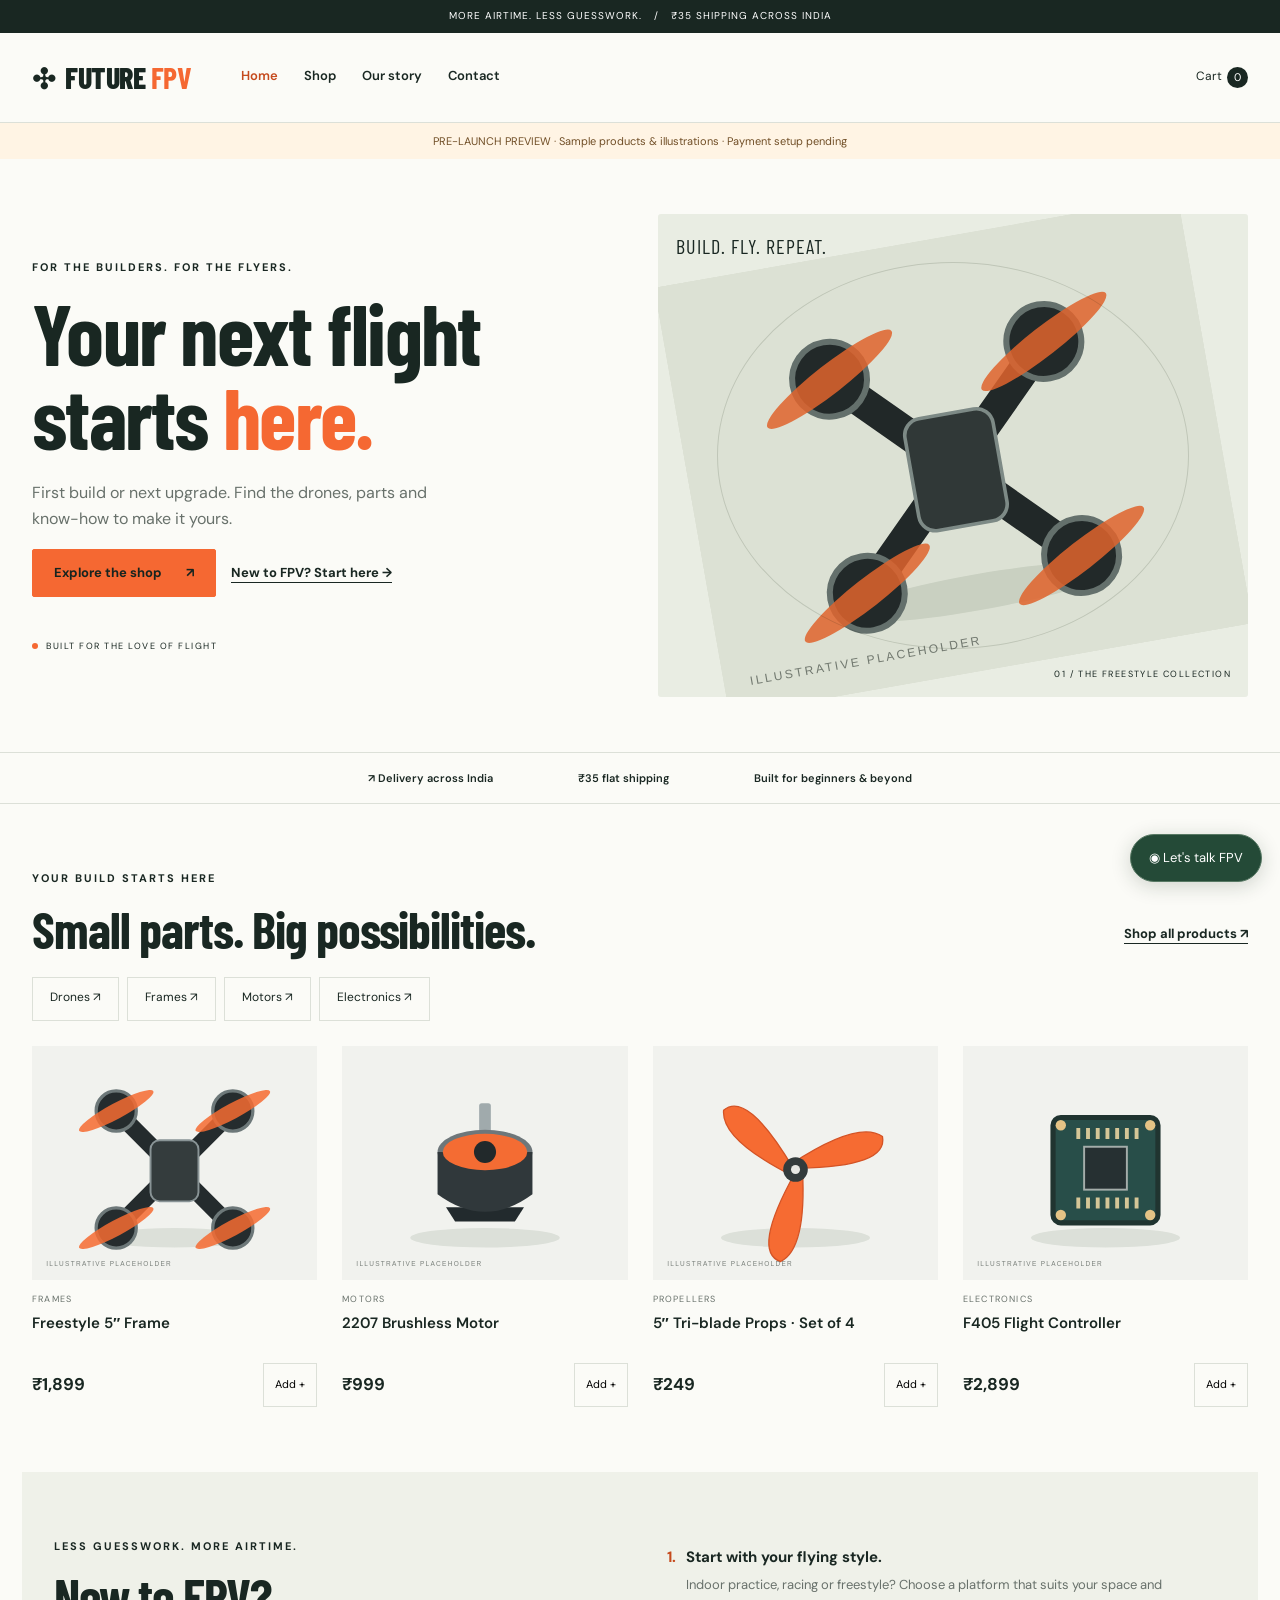
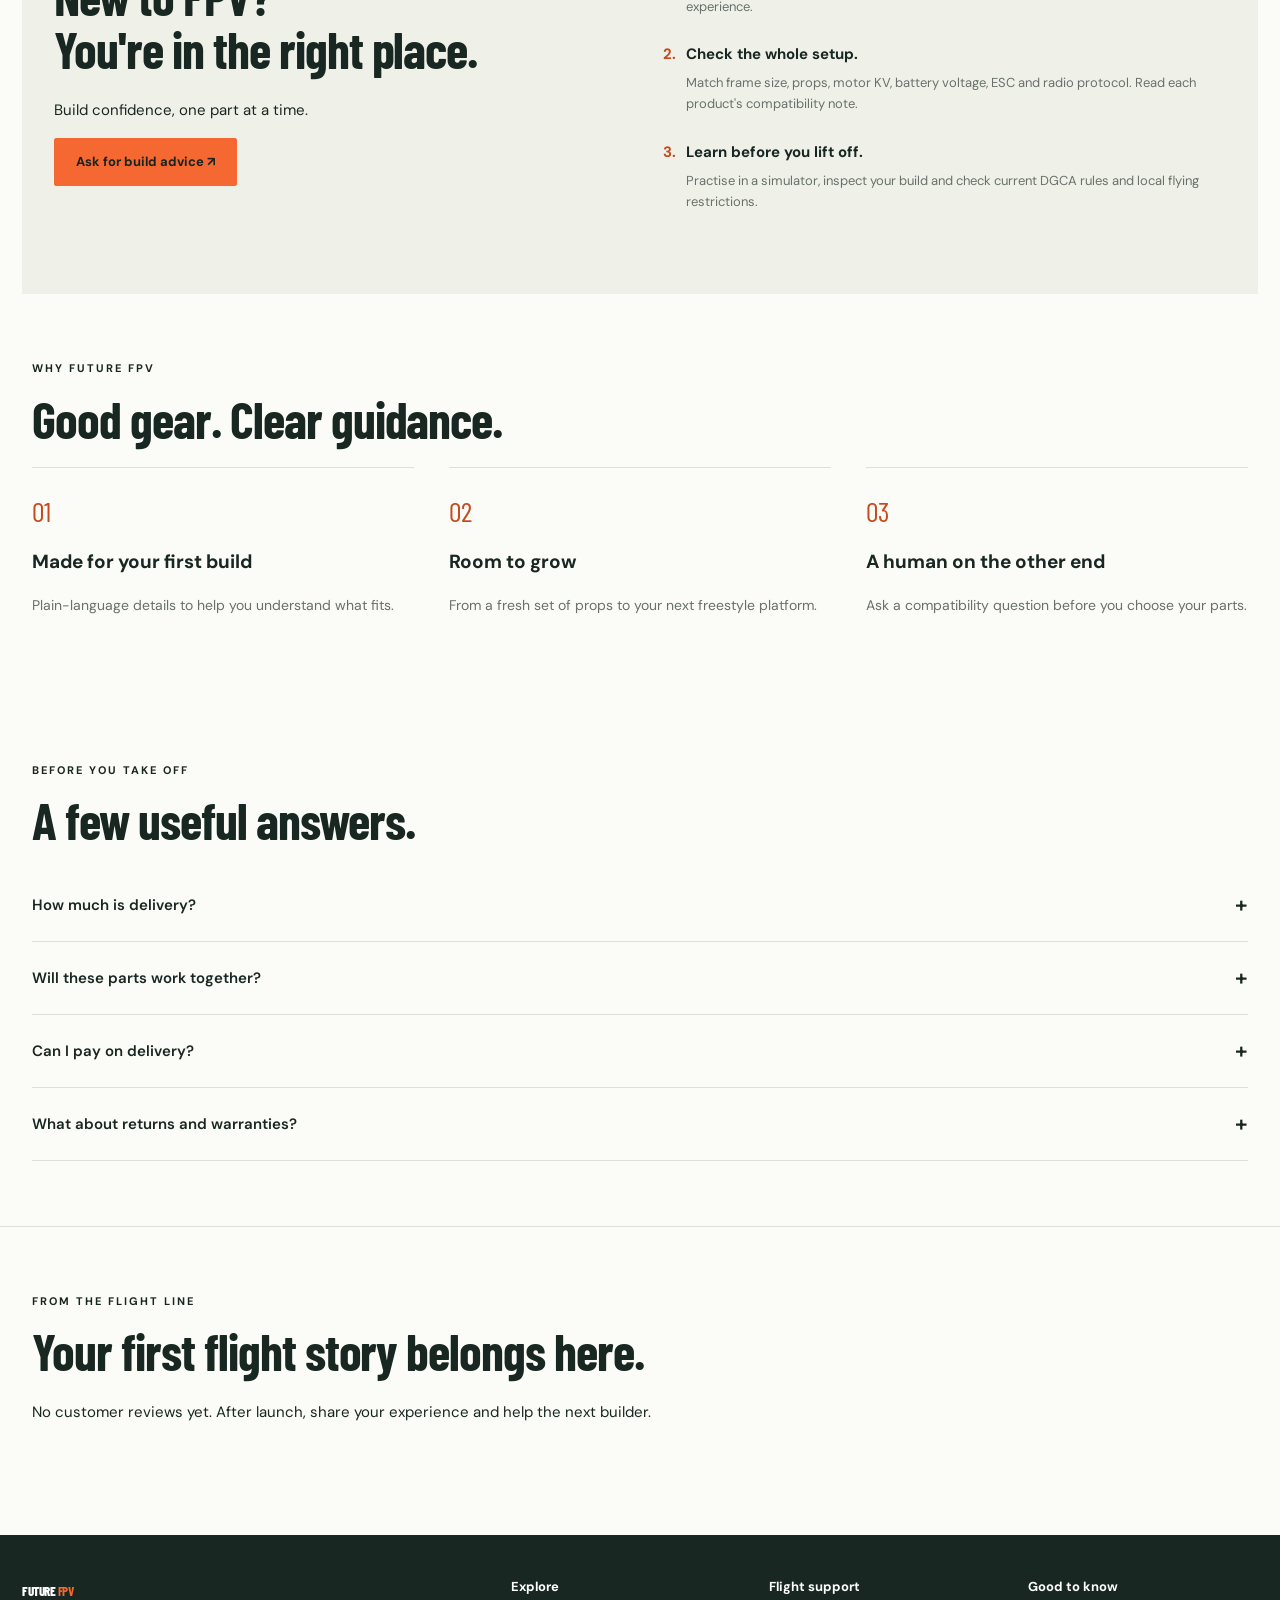
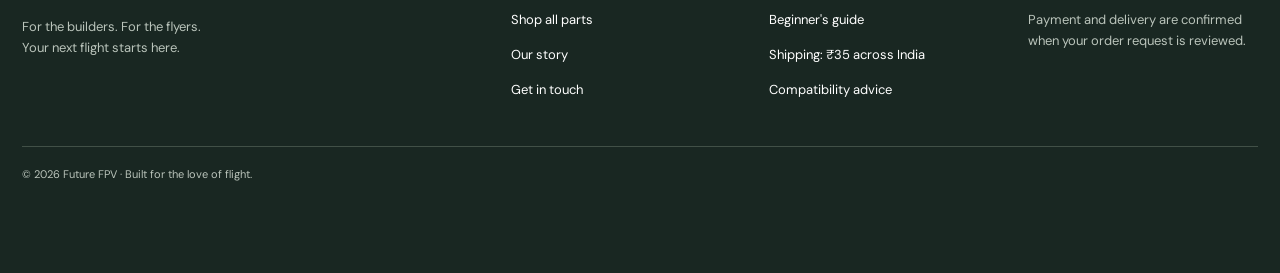
==== index.html @ cdd71707 "Initial commit: add Future FPV static storefront" ====
<!doctype html>
<html lang="en-IN"><head><meta charset="utf-8"><meta name="viewport" content="width=device-width, initial-scale=1"><title>FPV Drones & Parts in India | Future FPV</title><meta name="description" content="Discover FPV drones, frames, motors and parts for your next build. Beginner-friendly guidance and ₹35 delivery across India."><meta property="og:title" content="FPV Drones & Parts in India | Future FPV"><meta property="og:description" content="Discover FPV drones, frames, motors and parts for your next build. Beginner-friendly guidance and ₹35 delivery across India."><meta property="og:type" content="website"><meta property="og:image" content="images/social.svg"><meta property="og:site_name" content="Future FPV"><meta name="theme-color" content="#182420"><link rel="icon" href="images/product-1.svg" type="image/svg+xml"><link rel="preconnect" href="https://fonts.googleapis.com"><link rel="preconnect" href="https://fonts.gstatic.com" crossorigin><link href="https://fonts.googleapis.com/css2?family=Barlow+Condensed:wght@600;700;800&family=DM+Sans:wght@400;500;600;700&display=swap" rel="stylesheet"><link rel="stylesheet" href="css/style.css"><script src="js/products.js" defer></script><script src="js/main.js" defer></script></head><body data-page="index"><a class="skip-link" href="#main">Skip to content</a><div id="site-header"></div><main id="main"><section class="hero"><div class="hero-copy"><p class="eyebrow">FOR THE BUILDERS. FOR THE FLYERS.</p><h1>Your next flight<br>starts <em>here.</em></h1><p>First build or next upgrade. Find the drones, parts and know-how to make it yours.</p><div class="actions"><a class="button" href="shop.html">Explore the shop <span>↗</span></a><a class="text-link" href="#guide">New to FPV? Start here →</a></div><div class="hero-note"><span class="orange-dot"></span> BUILT FOR THE LOVE OF FLIGHT</div></div><div class="hero-art"><img src="images/product-1.svg" alt="Illustrative five-inch FPV quadcopter frame with orange propellers"><span class="art-label">BUILD. FLY. REPEAT.</span><span class="art-caption">01 / THE FREESTYLE COLLECTION</span></div></section><div class="benefit-strip"><span>↗ Delivery across India</span><span>₹35 flat shipping</span><span>Built for beginners & beyond</span></div><section class="section"><div class="section-heading"><div><p class="eyebrow">YOUR BUILD STARTS HERE</p><h2>Small parts. Big possibilities.</h2></div><a class="text-link" href="shop.html">Shop all products ↗</a></div><div class="category-links"><a href="shop.html?category=Drones">Drones ↗</a><a href="shop.html?category=Frames">Frames ↗</a><a href="shop.html?category=Motors">Motors ↗</a><a href="shop.html?category=Electronics">Electronics ↗</a></div><div id="featured-products" class="product-grid"></div></section><section class="guide section" id="guide"><div><p class="eyebrow">LESS GUESSWORK. MORE AIRTIME.</p><h2>New to FPV?<br>You're in the right place.</h2><p>Build confidence, one part at a time.</p><a class="button" href="contact.html">Ask for build advice ↗</a></div><ol><li><strong>Start with your flying style.</strong><p>Indoor practice, racing or freestyle? Choose a platform that suits your space and experience.</p></li><li><strong>Check the whole setup.</strong><p>Match frame size, props, motor KV, battery voltage, ESC and radio protocol. Read each product's compatibility note.</p></li><li><strong>Learn before you lift off.</strong><p>Practise in a simulator, inspect your build and check current DGCA rules and local flying restrictions.</p></li></ol></section><section class="section"><p class="eyebrow">WHY FUTURE FPV</p><h2>Good gear. Clear guidance.</h2><div class="three-grid"><article><span class="feature-icon">01</span><h3>Made for your first build</h3><p>Plain-language details to help you understand what fits.</p></article><article><span class="feature-icon">02</span><h3>Room to grow</h3><p>From a fresh set of props to your next freestyle platform.</p></article><article><span class="feature-icon">03</span><h3>A human on the other end</h3><p>Ask a compatibility question before you choose your parts.</p></article></div></section><section class="section faq"><p class="eyebrow">BEFORE YOU TAKE OFF</p><h2>A few useful answers.</h2><details><summary>How much is delivery?</summary><p>₹35 per order across India. Delivery times and serviceability will be confirmed before dispatch.</p></details><details><summary>Will these parts work together?</summary><p>Read the compatibility note on each product and ask us to check your complete parts list before ordering.</p></details><details><summary>Can I pay on delivery?</summary><p>Choose cash on delivery at checkout. Availability is confirmed when your order is reviewed.</p></details><details><summary>What about returns and warranties?</summary><p>Return eligibility and warranty terms are not yet configured. Ask us for written terms before placing a live order.</p></details></section><section class="section review-section"><p class="eyebrow">FROM THE FLIGHT LINE</p><h2>Your first flight story belongs here.</h2><p>No customer reviews yet. After launch, share your experience and help the next builder.</p></section></main><div id="site-footer"></div><button id="whatsapp-float" class="whatsapp-float" aria-label="Chat with Future FPV on WhatsApp">◉ <span>Let's talk FPV</span></button><div id="toast" class="toast" role="status" aria-live="polite"></div><noscript><p class="notice">Please enable JavaScript to use product listings, your cart and checkout.</p></noscript></body></html>
---- css/style.css ----
/* 1. Base: mobile first, with desktop enhancements at the end. */
:root{--ink:#192722;--muted:#68716b;--orange:#f56832;--paper:#fbfbf7;--line:#dce0d8;--soft:#eff1e9;--heading:'Barlow Condensed',Impact,sans-serif;--body:'DM Sans',Arial,sans-serif}*{box-sizing:border-box}html{scroll-behavior:smooth}body{margin:0;background:var(--paper);color:var(--ink);font:15px/1.65 var(--body)}h1,h2,h3,p{margin-top:0}h1,h2,h3{line-height:1.05}h1,h2{font-family:var(--heading);letter-spacing:-.02em}h1{font-size:clamp(48px,7vw,88px);margin-bottom:22px}h2{font-size:clamp(35px,4vw,52px);margin-bottom:22px}h3{font-size:19px;line-height:1.3}a{color:inherit;text-decoration:none}a,button{touch-action:manipulation}button,input,select,textarea{font:inherit}button,a,input,select,textarea{ -webkit-tap-highlight-color:transparent}button{cursor:pointer}button:disabled{cursor:not-allowed;opacity:.5}button,input,select{min-height:44px}input,select,textarea{width:100%;border:1px solid #bac2b8;border-radius:3px;background:#fff;padding:11px;color:var(--ink)}textarea{resize:vertical;min-height:105px}label{display:block;font-size:13px;font-weight:600;margin-bottom:17px}label input,label select,label textarea{display:block;margin-top:7px}img{display:block;max-width:100%;height:auto}button,a{transition:background .2s,color .2s,transform .2s}a:hover{color:#b63c12}button:focus-visible,a:focus-visible,input:focus-visible,select:focus-visible,textarea:focus-visible,summary:focus-visible{outline:3px solid #de601e;outline-offset:4px}[hidden]{display:none!important}.muted{color:var(--muted);font-size:13px}.eyebrow{font-size:11px;letter-spacing:2px;font-weight:700;margin-bottom:14px}.intro{max-width:650px;font-size:17px;color:var(--muted)}.section{max-width:1280px;margin:auto;padding:45px 22px}.narrow{max-width:850px}.narrow h2{margin-top:40px}.button{min-height:48px;display:inline-flex;align-items:center;justify-content:center;gap:24px;background:var(--orange);border:1px solid var(--orange);border-radius:2px;padding:12px 21px;color:#17241f;font-weight:700;font-size:13px}.button:hover{background:#dd5421;border-color:#dd5421;color:white;transform:translateY(-1px)}.button.secondary{background:transparent;border-color:var(--line)}.text-link{display:inline-flex;align-items:center;min-height:44px;font-size:13px;font-weight:700;text-decoration:underline;text-underline-offset:5px}.actions{display:flex;flex-wrap:wrap;align-items:center;gap:15px}.skip-link{position:fixed;left:15px;top:-100px;z-index:100;background:white;padding:12px}.skip-link:focus{top:10px}.notice{padding:18px;background:#fff0de;border:1px solid #e6bd84;margin-bottom:24px}.notice p{margin:6px 0}.demo-notice{background:#fff4e4;padding:9px 18px;text-align:center;font-size:11px;color:#704e26}.demo-notice a{text-decoration:underline}
/* 2. Shared navigation and footer. */
.announcement{background:var(--ink);color:white;text-align:center;padding:8px 15px;font-size:10px;letter-spacing:1px}.site-nav{max-width:1280px;margin:auto;display:flex;align-items:center;gap:12px;padding:15px 22px;flex-wrap:wrap;border-bottom:1px solid var(--line)}.brand{font-family:var(--heading);font-size:30px;font-weight:800;letter-spacing:-.5px;white-space:nowrap}.brand b{color:var(--orange)}.brand-mark{display:inline-block;font-size:28px;margin-right:5px}.nav-links{display:none;width:100%;order:3;border-top:1px solid var(--line);padding-top:8px}.nav-links.open{display:flex;flex-direction:column}.nav-links a{padding:10px 6px;font-size:13px;font-weight:600;min-height:44px}.nav-links a[aria-current=page]{color:#c54a1d}.nav-actions{margin-left:auto;display:flex;gap:7px;align-items:center}.cart-link{font-size:12px;min-height:44px;display:flex;align-items:center;gap:5px}.cart-count{background:var(--ink);color:white;min-width:21px;height:21px;text-align:center;border-radius:50%;font-size:11px;line-height:21px}.menu-toggle{border:1px solid var(--line);background:transparent;padding:5px 12px;font-size:21px}.site-footer{background:var(--ink);color:#fff;padding:44px 22px 90px;margin-top:30px}.footer-inner{max-width:1236px;margin:auto}.footer-grid{display:grid;gap:28px}.site-footer p{color:#bac4bb;font-size:13px;max-width:340px}.site-footer h3{font-size:13px}.site-footer a{display:inline-block;min-height:35px;font-size:13px}.footer-links{display:flex;flex-direction:column;align-items:flex-start}.footer-bottom{border-top:1px solid #415047;margin-top:32px;padding-top:18px;color:#bac4bb;font-size:11px}.whatsapp-float{position:fixed;bottom:18px;right:18px;background:#244a37;color:#fff;border:1px solid #587964;border-radius:40px;box-shadow:0 4px 20px #14291b30;padding:12px 18px;z-index:20;font-size:13px;min-height:48px}.toast{position:fixed;bottom:80px;left:50%;transform:translateX(-50%);background:var(--ink);color:#fff;padding:12px 20px;border-radius:4px;z-index:40;max-width:90vw;width:max-content;display:none}.toast.show{display:block}
/* 3. Home and editorial sections. */
.hero{max-width:1280px;margin:auto;padding:35px 22px 25px;display:grid;gap:24px}.hero-copy>p:not(.eyebrow){max-width:420px;color:var(--muted);font-size:16px}.hero h1{font-weight:700;line-height:.98}.hero h1 em{color:var(--orange);font-style:normal}.hero-note{font-size:9px;letter-spacing:1.5px;margin-top:28px;display:flex;align-items:center;gap:8px}.orange-dot{width:6px;height:6px;border-radius:50%;background:var(--orange)}.hero-art{position:relative;background:#e9ede3;min-height:300px;overflow:hidden;border-radius:3px}.hero-art:before{content:'';position:absolute;inset:10%;border:1px solid #cbd1c5;border-radius:50%}.hero-art img{width:100%;height:100%;min-height:300px;object-fit:contain;mix-blend-mode:multiply;transform:rotate(-10deg) scale(.9)}.art-label{position:absolute;top:16px;left:18px;font-family:var(--heading);font-size:20px;letter-spacing:1px}.art-caption{position:absolute;bottom:15px;right:17px;font-size:9px;letter-spacing:1.4px}.benefit-strip{display:flex;flex-wrap:wrap;justify-content:center;gap:12px 28px;border-top:1px solid var(--line);border-bottom:1px solid var(--line);padding:16px 20px;font-size:11px;font-weight:600}.section-heading{display:flex;justify-content:space-between;align-items:end;gap:15px;flex-wrap:wrap;margin-bottom:22px}.section-heading h2{margin-bottom:0}.category-links{display:flex;gap:8px;flex-wrap:wrap;margin-bottom:25px}.category-links a{border:1px solid var(--line);padding:10px 17px;font-size:12px;min-height:44px}.category-links a:hover{background:var(--soft)}.guide{background:var(--soft);display:grid;gap:30px;max-width:1236px}.guide ol{padding-left:25px;margin:0}.guide li{padding:8px 0 12px 6px}.guide li::marker{color:#c54a1d;font-weight:700}.guide li p{color:var(--muted);font-size:13px;margin:5px 0}.three-grid{display:grid;gap:22px}.three-grid article{border-top:1px solid var(--line);padding-top:20px}.three-grid p{font-size:14px;color:var(--muted)}.feature-icon{display:block;color:#c54a1d;font-family:var(--heading);font-size:28px;margin-bottom:16px}.faq details{border-bottom:1px solid var(--line);padding:14px 0}.faq summary{cursor:pointer;min-height:44px;display:flex;align-items:center;justify-content:space-between;font-weight:600;gap:20px}.faq summary:after{content:'+';font-size:22px}.faq details[open] summary:after{content:'−'}.faq details p{max-width:750px;color:var(--muted)}.review-section{border-top:1px solid var(--line)}
/* 4. Product grids, detail, cart and forms. */
.product-grid{display:grid;grid-template-columns:repeat(2,minmax(0,1fr));gap:25px 12px}.product-card{min-width:0}.product-visual{position:relative;overflow:hidden;background:var(--soft)}.product-visual img{width:100%;transition:transform .3s}.product-visual:hover img{transform:scale(1.04)}.product-category{font-size:9px;letter-spacing:1.2px;text-transform:uppercase;color:var(--muted);margin:12px 0 6px}.product-card h3{font-size:14px;font-weight:600;line-height:1.4;margin-bottom:6px}.product-card h3 a{display:block;min-height:44px}.product-bottom{display:flex;justify-content:space-between;gap:7px;align-items:center;flex-wrap:wrap}.price{font-size:15px;font-weight:700}.quick-add{border:1px solid var(--line);background:transparent;min-width:44px;padding:7px 11px;font-size:11px}.quick-add:hover{background:var(--ink);color:white}.stock-label{position:absolute;left:9px;top:9px;font-size:9px;background:#fff;padding:3px 7px}.shop-tools{display:grid;gap:10px;margin-top:30px}.shop-tools label{margin:0}.product-detail-grid{display:grid;gap:25px}.product-photo{width:100%;background:var(--soft)}.product-description{color:var(--muted)}.product-info h1{font-size:48px}.product-info .price{font-size:26px;margin-bottom:15px;display:block}.quantity-control{display:inline-flex;align-items:center;border:1px solid var(--line);background:white}.quantity-control button{width:44px;border:0;background:transparent;font-size:20px}.quantity-control input{width:50px;text-align:center;border:0;margin:0;padding:8px;appearance:textfield;-moz-appearance:textfield}.quantity-control input::-webkit-inner-spin-button{appearance:none}.purchase-row{display:flex;flex-wrap:wrap;gap:12px;margin:24px 0}.panel{border:1px solid var(--line);padding:22px;background:white;min-width:0}.panel h2{font-size:32px}.panel p,.panel li{font-size:13px;color:var(--muted)}.panel ol{padding-left:20px}.checkout-grid{display:grid;gap:24px;margin-top:30px}.checkbox{display:flex;align-items:flex-start;gap:10px;font-size:12px}.checkbox input{width:20px;min-width:20px;min-height:20px;margin-top:2px}.payment-info{margin-bottom:20px;padding:15px;background:var(--soft);font-size:13px;overflow-wrap:anywhere}.qr-placeholder{width:140px;height:140px;display:grid;place-items:center;padding:15px;text-align:center;border:2px dashed #aab5a7;background:white;margin:12px 0;color:var(--muted)}.cart-row{display:grid;grid-template-columns:70px 1fr;gap:15px;border-bottom:1px solid var(--line);padding:20px 0;align-items:start}.cart-row img{width:70px}.cart-row h3{font-size:15px;margin-bottom:8px}.cart-row-actions{display:flex;flex-wrap:wrap;gap:10px;align-items:center;margin-top:12px}.remove-item{border:0;background:transparent;text-decoration:underline;color:#9a3b23;min-height:44px;padding:0 8px}.cart-summary{background:var(--soft);padding:20px;margin-top:25px;max-width:440px;margin-left:auto}.summary-line{display:flex;justify-content:space-between;gap:20px;margin:8px 0}.summary-line.total{border-top:1px solid #bec6b9;padding-top:12px;font-weight:700;font-size:20px}.admin-row{display:grid;gap:12px;border-bottom:1px solid var(--line);padding:20px 0}.admin-row label{margin-bottom:0}#export-products,#reset-products{margin:22px 10px 25px 0}.empty-state{padding:40px 0;grid-column:1/-1}.contact-option{border-bottom:1px solid var(--line);padding:12px 0;overflow-wrap:anywhere}.contact-option a{display:inline-flex;align-items:center;min-height:44px;text-decoration:underline}.breadcrumbs{font-size:12px;color:var(--muted);margin-bottom:25px}
/* 5. Tablet and desktop. */
@media(min-width:650px){.section{padding:65px 32px}.hero{padding:45px 32px;grid-template-columns:1fr 1fr;align-items:center;gap:35px}.hero-art{min-height:410px}.hero-art img{min-height:410px}.hero h1{font-size:clamp(54px,6.7vw,90px)}.hero-note{margin-top:42px}.product-grid{grid-template-columns:repeat(3,minmax(0,1fr));gap:25px}.shop-tools{grid-template-columns:2fr 1fr 1fr}.three-grid{grid-template-columns:repeat(3,1fr);gap:35px}.footer-grid{grid-template-columns:2fr 1fr 1fr}.guide{grid-template-columns:1fr 1fr}.product-detail-grid{grid-template-columns:1fr 1fr;gap:45px}.checkout-grid{grid-template-columns:minmax(0,1.3fr) minmax(0,1fr)}.admin-row{grid-template-columns:2fr 1fr 1fr}.cart-row{grid-template-columns:100px 1fr}.cart-row img{width:100px}}
@media(min-width:1000px){.site-nav{padding:20px 32px;gap:50px}.menu-toggle{display:none}.nav-links{display:flex!important;width:auto;order:0;gap:26px;border:0;padding:0}.nav-links a{padding:10px 0}.nav-actions{margin-left:auto}.hero{padding-top:55px;padding-bottom:55px;min-height:570px}.hero-art{min-height:450px}.hero-art img{min-height:450px}.product-grid{grid-template-columns:repeat(4,minmax(0,1fr))}.product-card h3{font-size:15px}.product-bottom .price{font-size:17px}.benefit-strip{gap:85px}.footer-grid{grid-template-columns:2fr 1fr 1fr 1fr}.product-info{padding-top:15px}.product-info h1{font-size:60px}}
@media(prefers-reduced-motion:reduce){html{scroll-behavior:auto}*,*:before,*:after{transition:none!important;animation:none!important}}
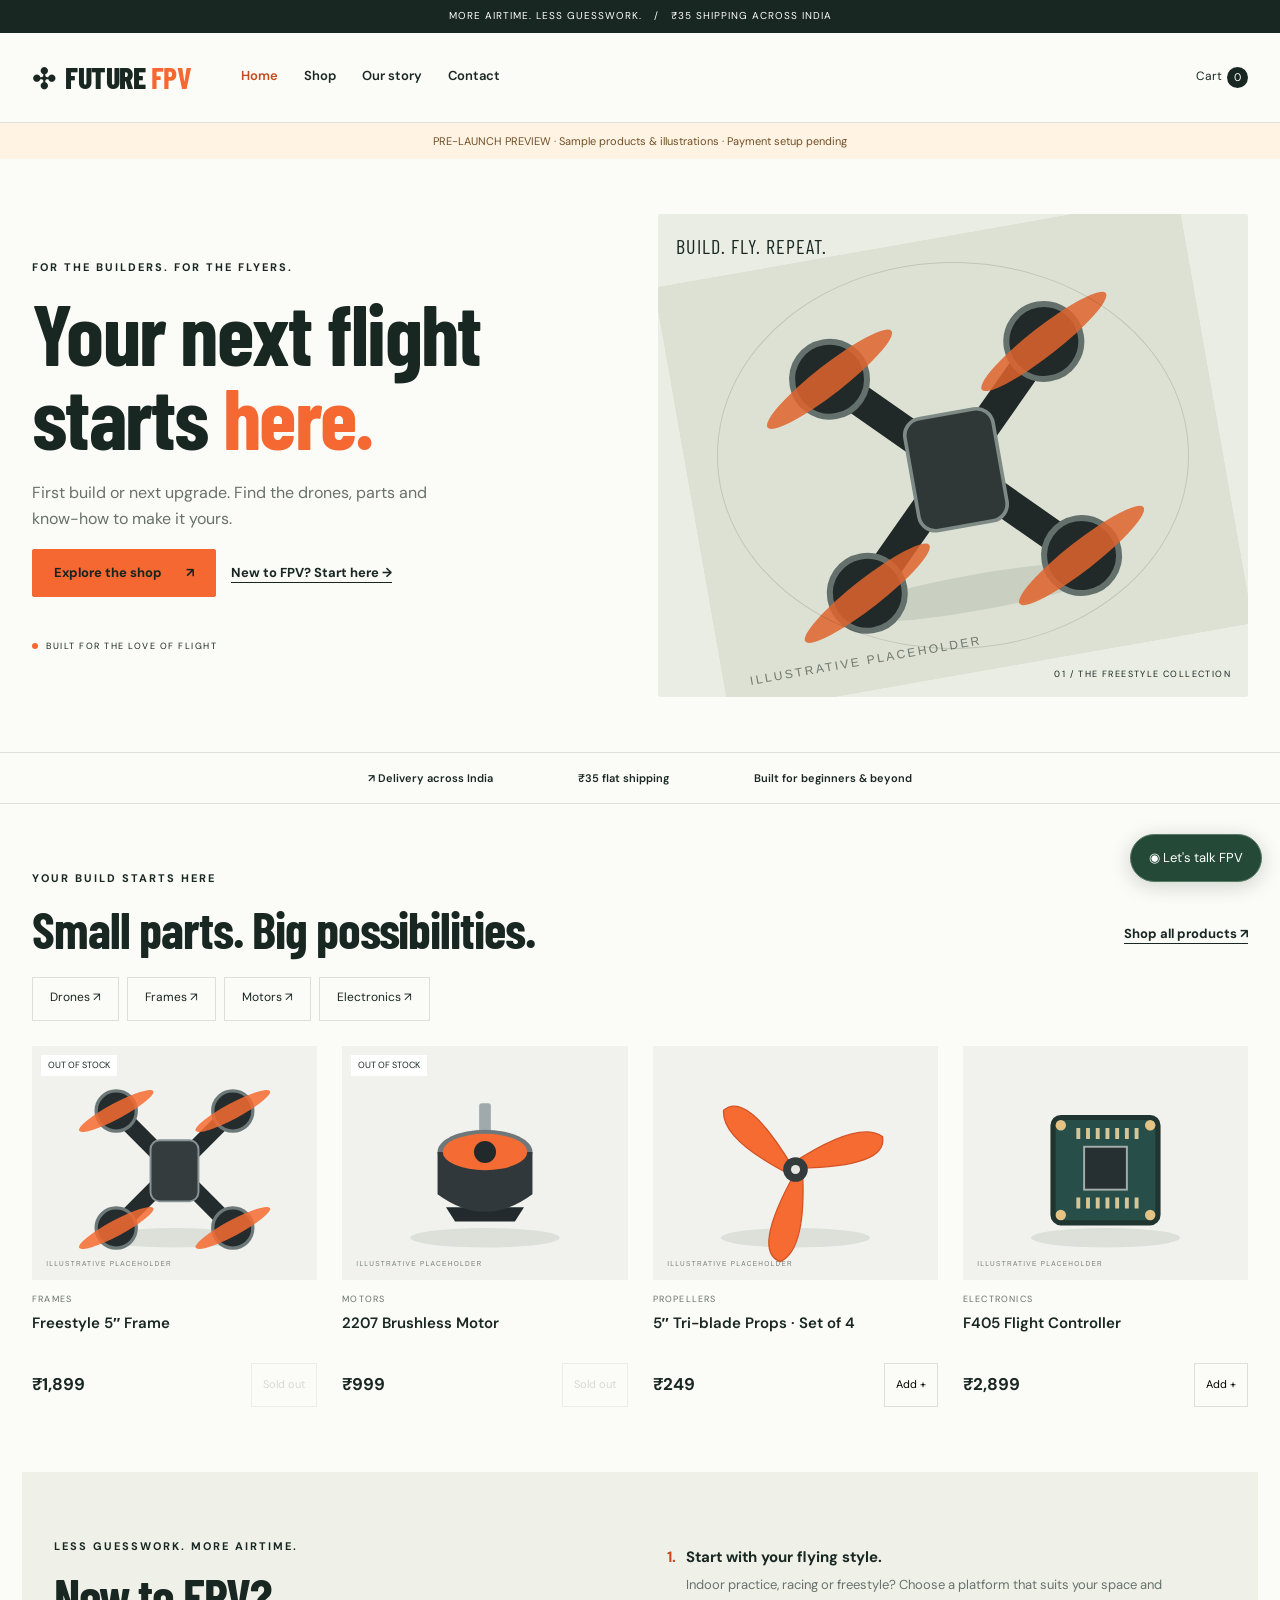
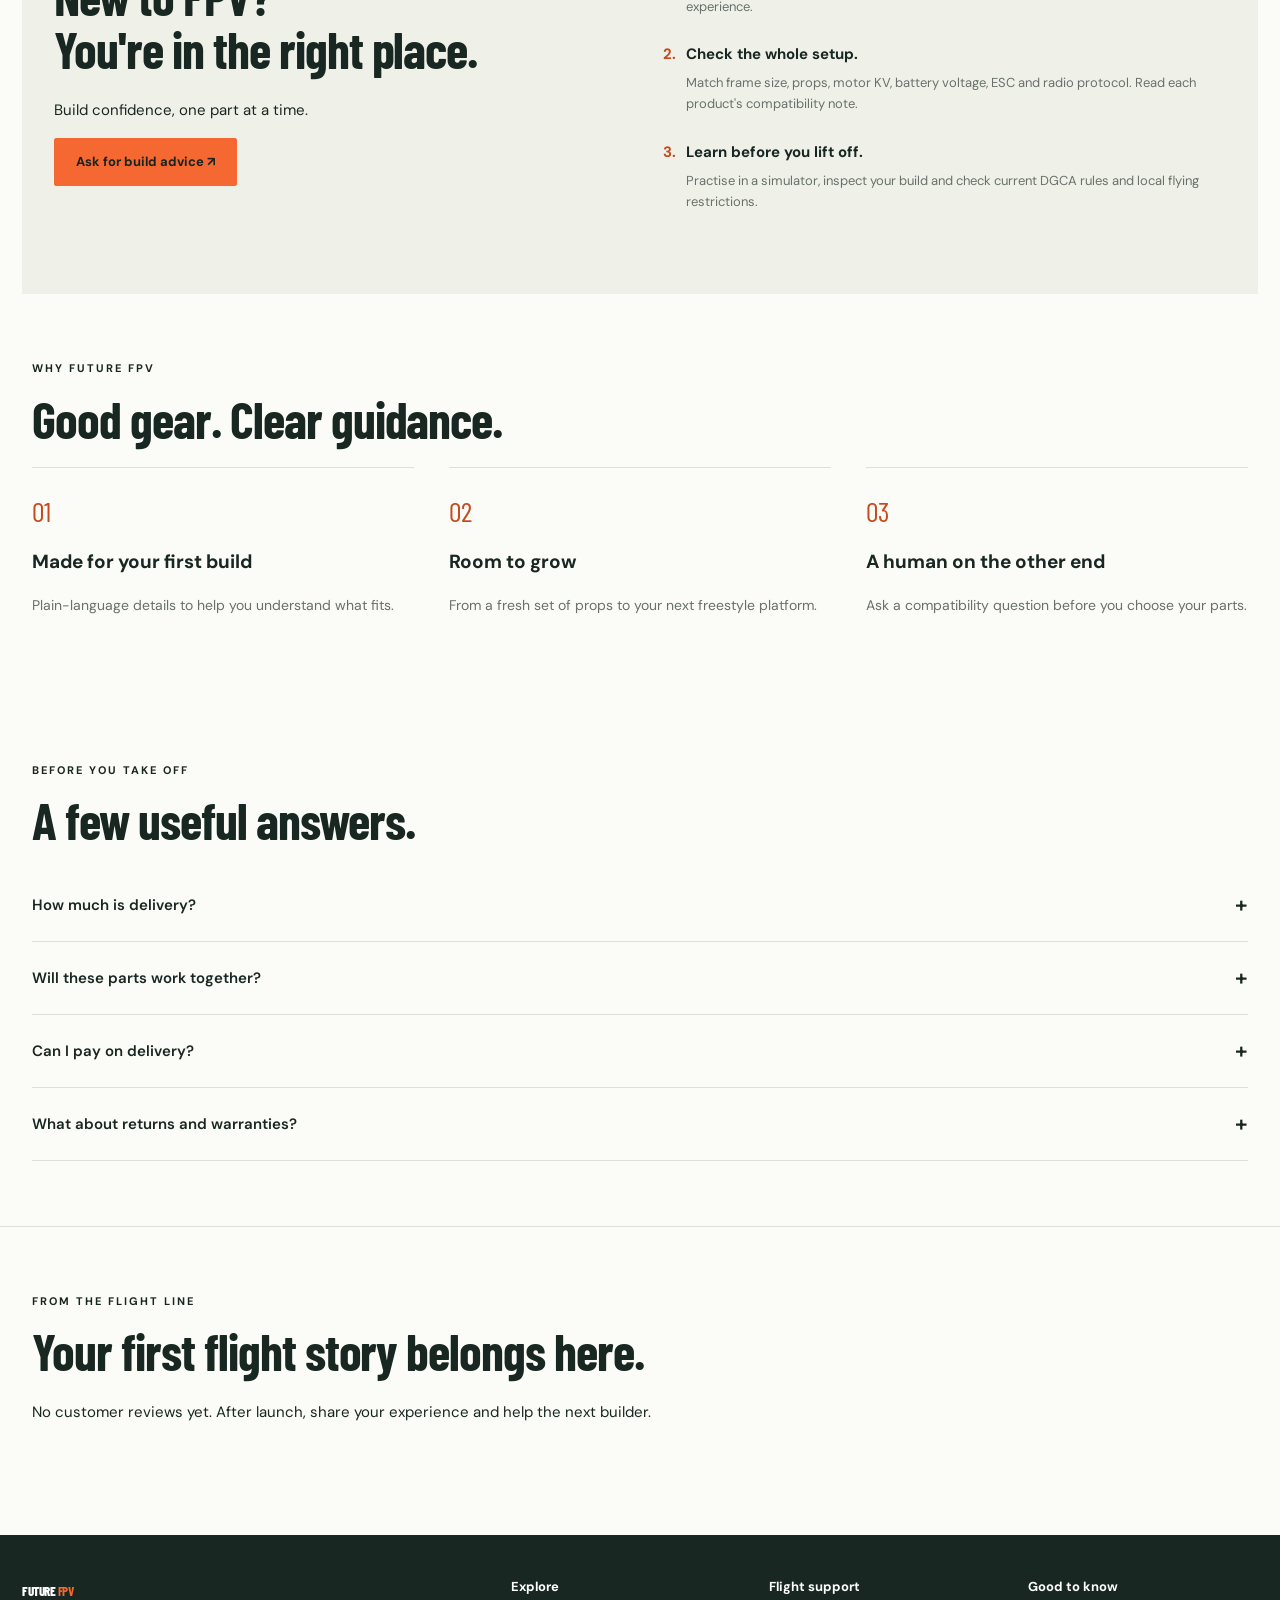
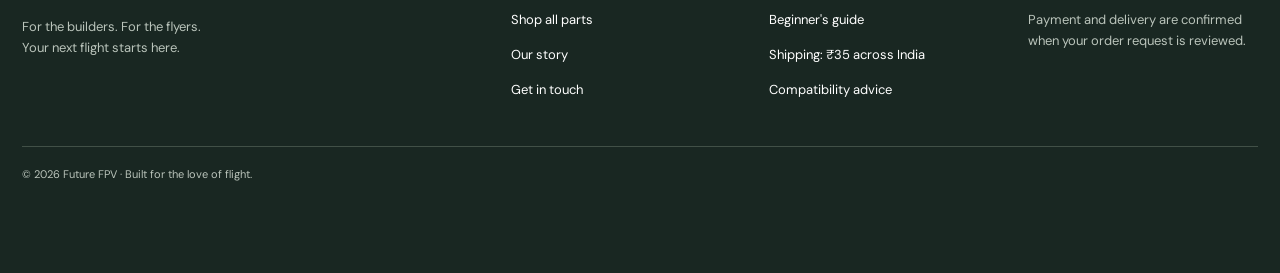
==== commit 228584a5: "Prepare private Google Sheets catalogue and read-only feed setup" ====
--- a/index.html
+++ b/index.html
@@ -1,2 +1,2 @@
 <!doctype html>
-<html lang="en-IN"><head><meta charset="utf-8"><meta name="viewport" content="width=device-width, initial-scale=1"><title>FPV Drones & Parts in India | Future FPV</title><meta name="description" content="Discover FPV drones, frames, motors and parts for your next build. Beginner-friendly guidance and ₹35 delivery across India."><meta property="og:title" content="FPV Drones & Parts in India | Future FPV"><meta property="og:description" content="Discover FPV drones, frames, motors and parts for your next build. Beginner-friendly guidance and ₹35 delivery across India."><meta property="og:type" content="website"><meta property="og:image" content="images/social.svg"><meta property="og:site_name" content="Future FPV"><meta name="theme-color" content="#182420"><link rel="icon" href="images/product-1.svg" type="image/svg+xml"><link rel="preconnect" href="https://fonts.googleapis.com"><link rel="preconnect" href="https://fonts.gstatic.com" crossorigin><link href="https://fonts.googleapis.com/css2?family=Barlow+Condensed:wght@600;700;800&family=DM+Sans:wght@400;500;600;700&display=swap" rel="stylesheet"><link rel="stylesheet" href="css/style.css"><script src="js/products.js" defer></script><script src="js/main.js" defer></script></head><body data-page="index"><a class="skip-link" href="#main">Skip to content</a><div id="site-header"></div><main id="main"><section class="hero"><div class="hero-copy"><p class="eyebrow">FOR THE BUILDERS. FOR THE FLYERS.</p><h1>Your next flight<br>starts <em>here.</em></h1><p>First build or next upgrade. Find the drones, parts and know-how to make it yours.</p><div class="actions"><a class="button" href="shop.html">Explore the shop <span>↗</span></a><a class="text-link" href="#guide">New to FPV? Start here →</a></div><div class="hero-note"><span class="orange-dot"></span> BUILT FOR THE LOVE OF FLIGHT</div></div><div class="hero-art"><img src="images/product-1.svg" alt="Illustrative five-inch FPV quadcopter frame with orange propellers"><span class="art-label">BUILD. FLY. REPEAT.</span><span class="art-caption">01 / THE FREESTYLE COLLECTION</span></div></section><div class="benefit-strip"><span>↗ Delivery across India</span><span>₹35 flat shipping</span><span>Built for beginners & beyond</span></div><section class="section"><div class="section-heading"><div><p class="eyebrow">YOUR BUILD STARTS HERE</p><h2>Small parts. Big possibilities.</h2></div><a class="text-link" href="shop.html">Shop all products ↗</a></div><div class="category-links"><a href="shop.html?category=Drones">Drones ↗</a><a href="shop.html?category=Frames">Frames ↗</a><a href="shop.html?category=Motors">Motors ↗</a><a href="shop.html?category=Electronics">Electronics ↗</a></div><div id="featured-products" class="product-grid"></div></section><section class="guide section" id="guide"><div><p class="eyebrow">LESS GUESSWORK. MORE AIRTIME.</p><h2>New to FPV?<br>You're in the right place.</h2><p>Build confidence, one part at a time.</p><a class="button" href="contact.html">Ask for build advice ↗</a></div><ol><li><strong>Start with your flying style.</strong><p>Indoor practice, racing or freestyle? Choose a platform that suits your space and experience.</p></li><li><strong>Check the whole setup.</strong><p>Match frame size, props, motor KV, battery voltage, ESC and radio protocol. Read each product's compatibility note.</p></li><li><strong>Learn before you lift off.</strong><p>Practise in a simulator, inspect your build and check current DGCA rules and local flying restrictions.</p></li></ol></section><section class="section"><p class="eyebrow">WHY FUTURE FPV</p><h2>Good gear. Clear guidance.</h2><div class="three-grid"><article><span class="feature-icon">01</span><h3>Made for your first build</h3><p>Plain-language details to help you understand what fits.</p></article><article><span class="feature-icon">02</span><h3>Room to grow</h3><p>From a fresh set of props to your next freestyle platform.</p></article><article><span class="feature-icon">03</span><h3>A human on the other end</h3><p>Ask a compatibility question before you choose your parts.</p></article></div></section><section class="section faq"><p class="eyebrow">BEFORE YOU TAKE OFF</p><h2>A few useful answers.</h2><details><summary>How much is delivery?</summary><p>₹35 per order across India. Delivery times and serviceability will be confirmed before dispatch.</p></details><details><summary>Will these parts work together?</summary><p>Read the compatibility note on each product and ask us to check your complete parts list before ordering.</p></details><details><summary>Can I pay on delivery?</summary><p>Choose cash on delivery at checkout. Availability is confirmed when your order is reviewed.</p></details><details><summary>What about returns and warranties?</summary><p>Return eligibility and warranty terms are not yet configured. Ask us for written terms before placing a live order.</p></details></section><section class="section review-section"><p class="eyebrow">FROM THE FLIGHT LINE</p><h2>Your first flight story belongs here.</h2><p>No customer reviews yet. After launch, share your experience and help the next builder.</p></section></main><div id="site-footer"></div><button id="whatsapp-float" class="whatsapp-float" aria-label="Chat with Future FPV on WhatsApp">◉ <span>Let's talk FPV</span></button><div id="toast" class="toast" role="status" aria-live="polite"></div><noscript><p class="notice">Please enable JavaScript to use product listings, your cart and checkout.</p></noscript></body></html>+<html lang="en-IN"><head><meta charset="utf-8"><meta name="viewport" content="width=device-width, initial-scale=1"><title>FPV Drones & Parts in India | Future FPV</title><meta name="description" content="Discover FPV drones, frames, motors and parts for your next build. Beginner-friendly guidance and ₹35 delivery across India."><meta property="og:title" content="FPV Drones & Parts in India | Future FPV"><meta property="og:description" content="Discover FPV drones, frames, motors and parts for your next build. Beginner-friendly guidance and ₹35 delivery across India."><meta property="og:type" content="website"><meta property="og:image" content="images/social.svg"><meta property="og:site_name" content="Future FPV"><meta name="theme-color" content="#182420"><link rel="icon" href="images/product-1.svg" type="image/svg+xml"><link rel="preconnect" href="https://fonts.googleapis.com"><link rel="preconnect" href="https://fonts.gstatic.com" crossorigin><link href="https://fonts.googleapis.com/css2?family=Barlow+Condensed:wght@600;700;800&family=DM+Sans:wght@400;500;600;700&display=swap" rel="stylesheet"><link rel="stylesheet" href="css/style.css"><script src="js/products.js" defer></script><script src="js/catalogue.js" defer></script><script src="js/main.js" defer></script></head><body data-page="index"><a class="skip-link" href="#main">Skip to content</a><div id="site-header"></div><main id="main"><section class="hero"><div class="hero-copy"><p class="eyebrow">FOR THE BUILDERS. FOR THE FLYERS.</p><h1>Your next flight<br>starts <em>here.</em></h1><p>First build or next upgrade. Find the drones, parts and know-how to make it yours.</p><div class="actions"><a class="button" href="shop.html">Explore the shop <span>↗</span></a><a class="text-link" href="#guide">New to FPV? Start here →</a></div><div class="hero-note"><span class="orange-dot"></span> BUILT FOR THE LOVE OF FLIGHT</div></div><div class="hero-art"><img src="images/product-1.svg" alt="Illustrative five-inch FPV quadcopter frame with orange propellers"><span class="art-label">BUILD. FLY. REPEAT.</span><span class="art-caption">01 / THE FREESTYLE COLLECTION</span></div></section><div class="benefit-strip"><span>↗ Delivery across India</span><span>₹35 flat shipping</span><span>Built for beginners & beyond</span></div><section class="section"><div class="section-heading"><div><p class="eyebrow">YOUR BUILD STARTS HERE</p><h2>Small parts. Big possibilities.</h2></div><a class="text-link" href="shop.html">Shop all products ↗</a></div><div class="category-links"><a href="shop.html?category=Drones">Drones ↗</a><a href="shop.html?category=Frames">Frames ↗</a><a href="shop.html?category=Motors">Motors ↗</a><a href="shop.html?category=Electronics">Electronics ↗</a></div><div id="featured-products" class="product-grid"></div></section><section class="guide section" id="guide"><div><p class="eyebrow">LESS GUESSWORK. MORE AIRTIME.</p><h2>New to FPV?<br>You're in the right place.</h2><p>Build confidence, one part at a time.</p><a class="button" href="contact.html">Ask for build advice ↗</a></div><ol><li><strong>Start with your flying style.</strong><p>Indoor practice, racing or freestyle? Choose a platform that suits your space and experience.</p></li><li><strong>Check the whole setup.</strong><p>Match frame size, props, motor KV, battery voltage, ESC and radio protocol. Read each product's compatibility note.</p></li><li><strong>Learn before you lift off.</strong><p>Practise in a simulator, inspect your build and check current DGCA rules and local flying restrictions.</p></li></ol></section><section class="section"><p class="eyebrow">WHY FUTURE FPV</p><h2>Good gear. Clear guidance.</h2><div class="three-grid"><article><span class="feature-icon">01</span><h3>Made for your first build</h3><p>Plain-language details to help you understand what fits.</p></article><article><span class="feature-icon">02</span><h3>Room to grow</h3><p>From a fresh set of props to your next freestyle platform.</p></article><article><span class="feature-icon">03</span><h3>A human on the other end</h3><p>Ask a compatibility question before you choose your parts.</p></article></div></section><section class="section faq"><p class="eyebrow">BEFORE YOU TAKE OFF</p><h2>A few useful answers.</h2><details><summary>How much is delivery?</summary><p>₹35 per order across India. Delivery times and serviceability will be confirmed before dispatch.</p></details><details><summary>Will these parts work together?</summary><p>Read the compatibility note on each product and ask us to check your complete parts list before ordering.</p></details><details><summary>Can I pay on delivery?</summary><p>Choose cash on delivery at checkout. Availability is confirmed when your order is reviewed.</p></details><details><summary>What about returns and warranties?</summary><p>Return eligibility and warranty terms are not yet configured. Ask us for written terms before placing a live order.</p></details></section><section class="section review-section"><p class="eyebrow">FROM THE FLIGHT LINE</p><h2>Your first flight story belongs here.</h2><p>No customer reviews yet. After launch, share your experience and help the next builder.</p></section></main><div id="site-footer"></div><button id="whatsapp-float" class="whatsapp-float" aria-label="Chat with Future FPV on WhatsApp">◉ <span>Let's talk FPV</span></button><div id="toast" class="toast" role="status" aria-live="polite"></div><noscript><p class="notice">Please enable JavaScript to use product listings, your cart and checkout.</p></noscript></body></html>
--- a/css/style.css
+++ b/css/style.css
@@ -10,3 +10,8 @@
 @media(min-width:650px){.section{padding:65px 32px}.hero{padding:45px 32px;grid-template-columns:1fr 1fr;align-items:center;gap:35px}.hero-art{min-height:410px}.hero-art img{min-height:410px}.hero h1{font-size:clamp(54px,6.7vw,90px)}.hero-note{margin-top:42px}.product-grid{grid-template-columns:repeat(3,minmax(0,1fr));gap:25px}.shop-tools{grid-template-columns:2fr 1fr 1fr}.three-grid{grid-template-columns:repeat(3,1fr);gap:35px}.footer-grid{grid-template-columns:2fr 1fr 1fr}.guide{grid-template-columns:1fr 1fr}.product-detail-grid{grid-template-columns:1fr 1fr;gap:45px}.checkout-grid{grid-template-columns:minmax(0,1.3fr) minmax(0,1fr)}.admin-row{grid-template-columns:2fr 1fr 1fr}.cart-row{grid-template-columns:100px 1fr}.cart-row img{width:100px}}
 @media(min-width:1000px){.site-nav{padding:20px 32px;gap:50px}.menu-toggle{display:none}.nav-links{display:flex!important;width:auto;order:0;gap:26px;border:0;padding:0}.nav-links a{padding:10px 0}.nav-actions{margin-left:auto}.hero{padding-top:55px;padding-bottom:55px;min-height:570px}.hero-art{min-height:450px}.hero-art img{min-height:450px}.product-grid{grid-template-columns:repeat(4,minmax(0,1fr))}.product-card h3{font-size:15px}.product-bottom .price{font-size:17px}.benefit-strip{gap:85px}.footer-grid{grid-template-columns:2fr 1fr 1fr 1fr}.product-info{padding-top:15px}.product-info h1{font-size:60px}}
 @media(prefers-reduced-motion:reduce){html{scroll-behavior:auto}*,*:before,*:after{transition:none!important;animation:none!important}}
+/* 6. Admin access and the manual, device-local order register. */
+.site-footer .admin-link{color:white;min-height:44px;border-color:#768a79;margin-bottom:12px}.orders-section{margin-top:42px;border-top:1px solid var(--line);padding-top:35px}.order-stats{display:grid;grid-template-columns:repeat(3,minmax(0,1fr));gap:8px;margin:22px 0}.order-stats .panel{padding:14px 8px}.order-stats strong{display:block;font-size:28px;line-height:1.2}.order-stats span{font-size:11px}.orders-section details>summary{cursor:pointer;min-height:44px;font-weight:700}.orders-section form{margin-top:20px}.order-form-grid{display:grid;gap:0 18px}.order-list{display:grid;gap:18px;margin-top:22px}.order-card{overflow-wrap:anywhere}.order-card .section-heading{margin-bottom:10px}.order-text{white-space:pre-wrap}.order-backups{margin-top:20px}.restore-label{margin:0;position:relative;overflow:hidden}.restore-label input{position:absolute;inset:0;opacity:0;width:100%;height:100%;cursor:pointer;margin:0}.restore-label:focus-within{outline:3px solid #de601e;outline-offset:4px}.order-tools{grid-template-columns:1fr}.orders-section .notice{font-size:13px}@media(min-width:650px){.order-form-grid{grid-template-columns:1fr 1fr}.order-form-grid .full-width{grid-column:1/-1}.order-tools{grid-template-columns:2fr 1fr}.order-stats .panel{padding:20px}.order-stats span{font-size:13px}}
+
+/* Customer order references remain readable on narrow screens. */
+.order-reference-value{font-weight:700;overflow-wrap:anywhere;letter-spacing:.5px}
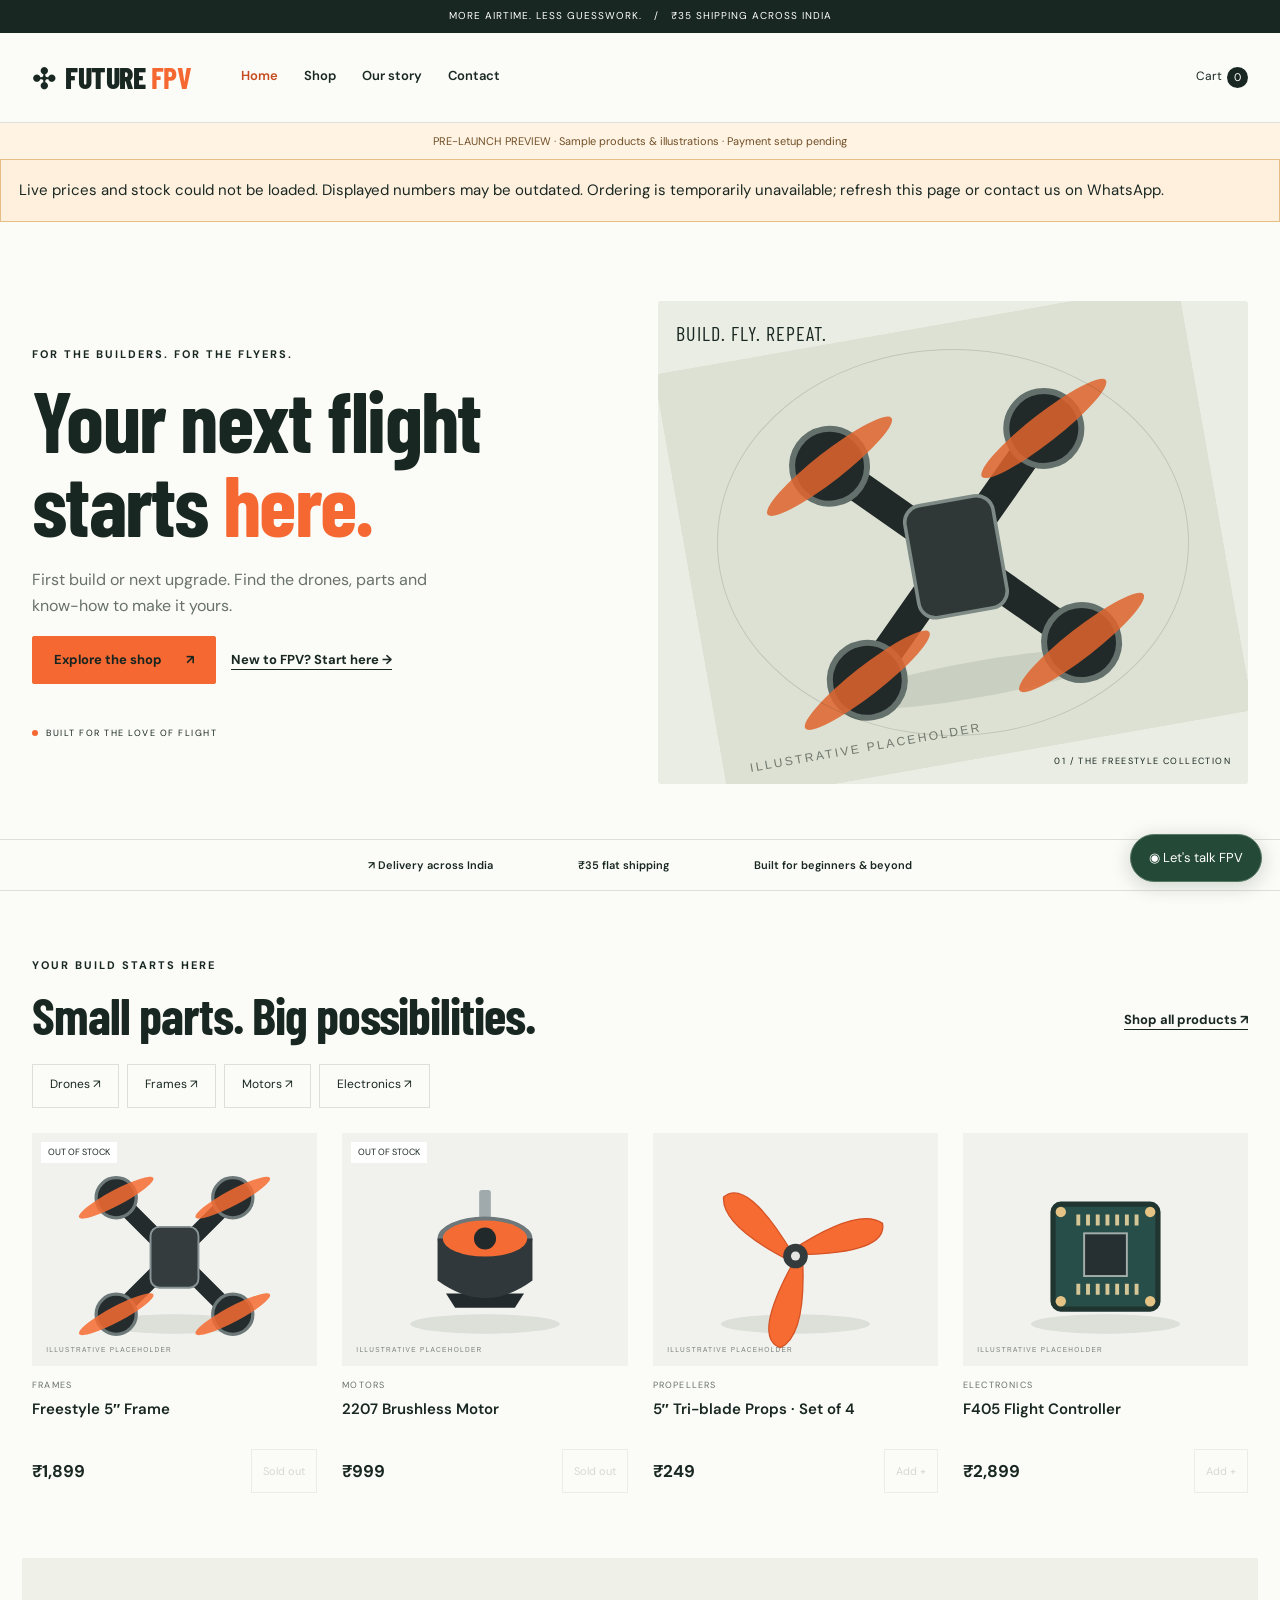
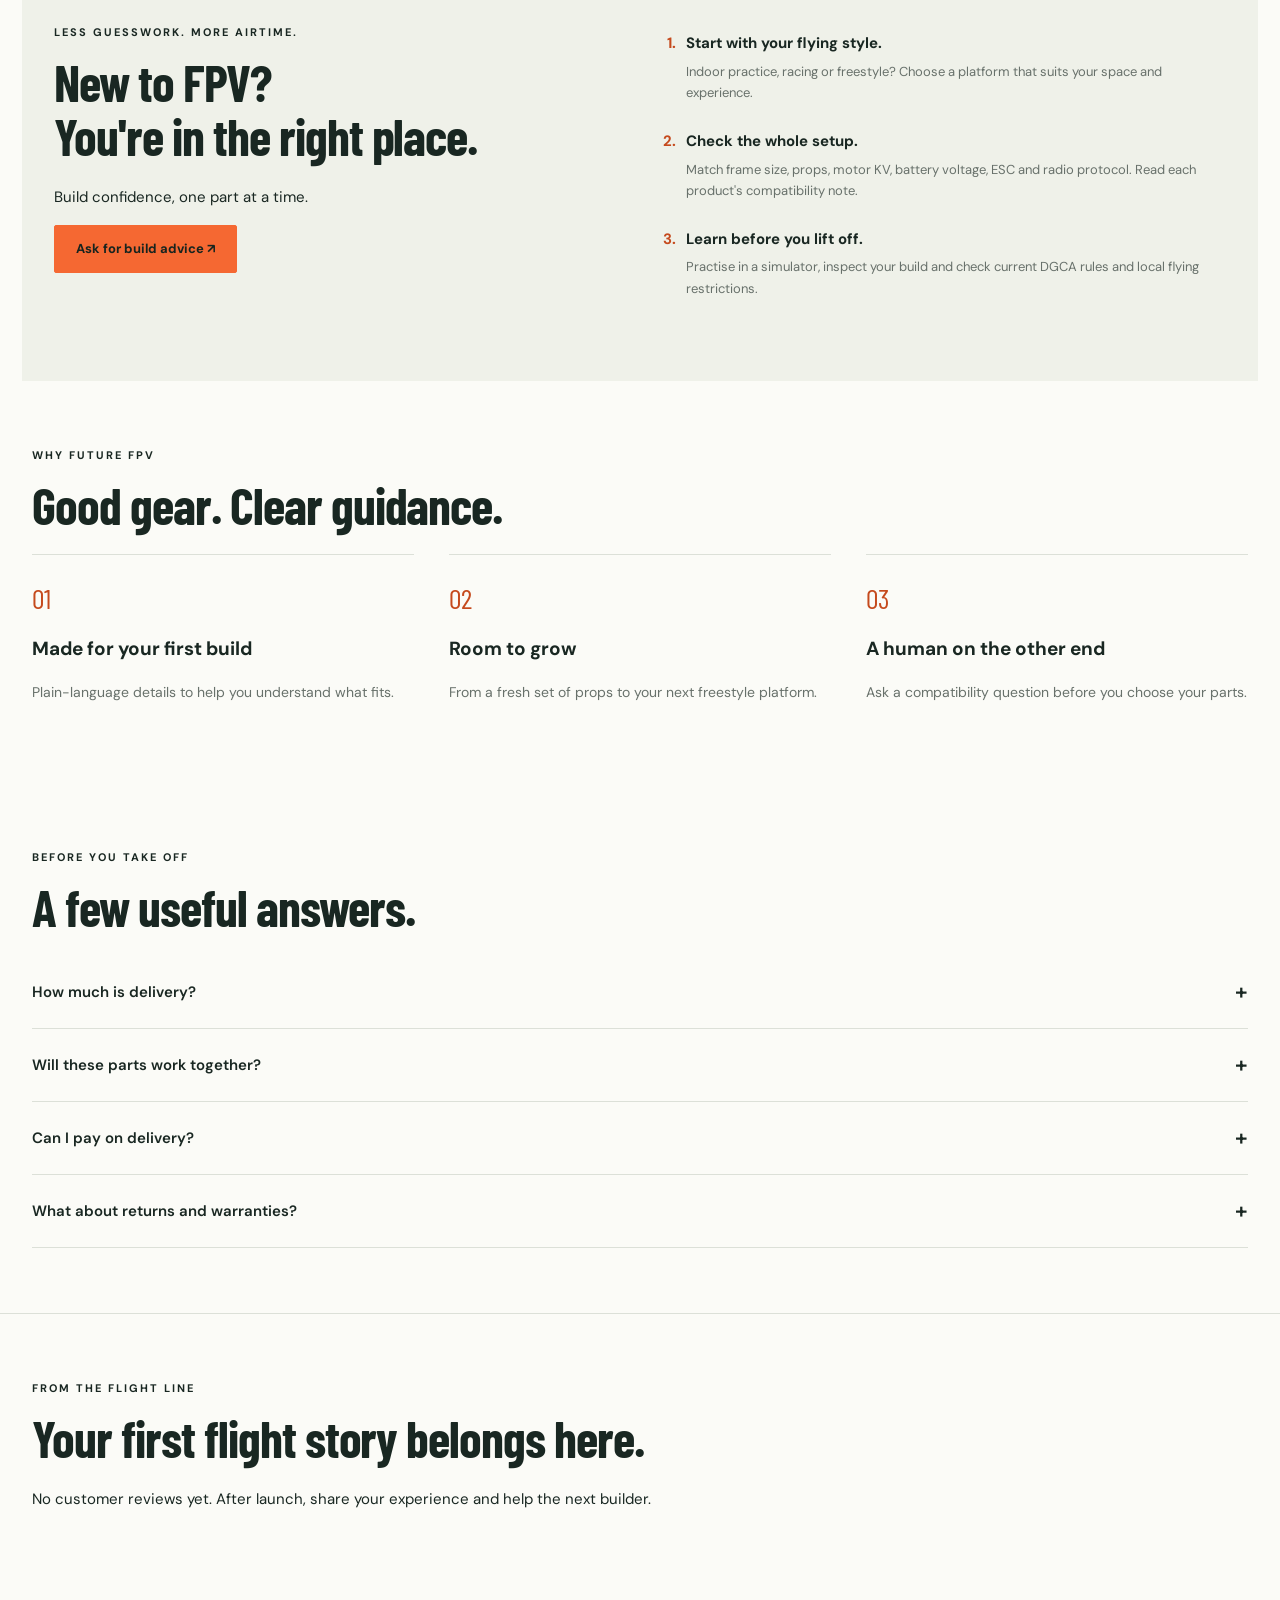
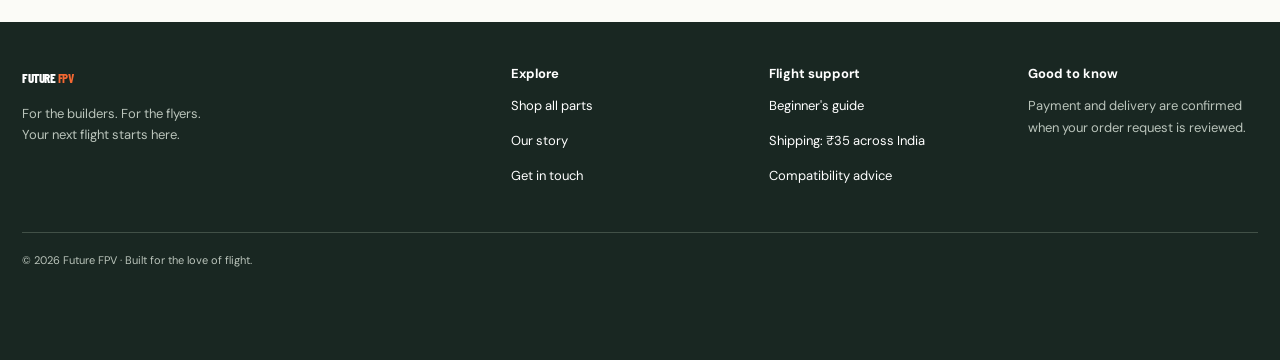
==== commit 61842f8b: "Prepare shared checkout capture and owner-only Google orders dashboard" ====
--- a/index.html
+++ b/index.html
@@ -1,2 +1,2 @@
 <!doctype html>
-<html lang="en-IN"><head><meta charset="utf-8"><meta name="viewport" content="width=device-width, initial-scale=1"><title>FPV Drones & Parts in India | Future FPV</title><meta name="description" content="Discover FPV drones, frames, motors and parts for your next build. Beginner-friendly guidance and ₹35 delivery across India."><meta property="og:title" content="FPV Drones & Parts in India | Future FPV"><meta property="og:description" content="Discover FPV drones, frames, motors and parts for your next build. Beginner-friendly guidance and ₹35 delivery across India."><meta property="og:type" content="website"><meta property="og:image" content="images/social.svg"><meta property="og:site_name" content="Future FPV"><meta name="theme-color" content="#182420"><link rel="icon" href="images/product-1.svg" type="image/svg+xml"><link rel="preconnect" href="https://fonts.googleapis.com"><link rel="preconnect" href="https://fonts.gstatic.com" crossorigin><link href="https://fonts.googleapis.com/css2?family=Barlow+Condensed:wght@600;700;800&family=DM+Sans:wght@400;500;600;700&display=swap" rel="stylesheet"><link rel="stylesheet" href="css/style.css"><script src="js/products.js" defer></script><script src="js/catalogue.js" defer></script><script src="js/main.js" defer></script></head><body data-page="index"><a class="skip-link" href="#main">Skip to content</a><div id="site-header"></div><main id="main"><section class="hero"><div class="hero-copy"><p class="eyebrow">FOR THE BUILDERS. FOR THE FLYERS.</p><h1>Your next flight<br>starts <em>here.</em></h1><p>First build or next upgrade. Find the drones, parts and know-how to make it yours.</p><div class="actions"><a class="button" href="shop.html">Explore the shop <span>↗</span></a><a class="text-link" href="#guide">New to FPV? Start here →</a></div><div class="hero-note"><span class="orange-dot"></span> BUILT FOR THE LOVE OF FLIGHT</div></div><div class="hero-art"><img src="images/product-1.svg" alt="Illustrative five-inch FPV quadcopter frame with orange propellers"><span class="art-label">BUILD. FLY. REPEAT.</span><span class="art-caption">01 / THE FREESTYLE COLLECTION</span></div></section><div class="benefit-strip"><span>↗ Delivery across India</span><span>₹35 flat shipping</span><span>Built for beginners & beyond</span></div><section class="section"><div class="section-heading"><div><p class="eyebrow">YOUR BUILD STARTS HERE</p><h2>Small parts. Big possibilities.</h2></div><a class="text-link" href="shop.html">Shop all products ↗</a></div><div class="category-links"><a href="shop.html?category=Drones">Drones ↗</a><a href="shop.html?category=Frames">Frames ↗</a><a href="shop.html?category=Motors">Motors ↗</a><a href="shop.html?category=Electronics">Electronics ↗</a></div><div id="featured-products" class="product-grid"></div></section><section class="guide section" id="guide"><div><p class="eyebrow">LESS GUESSWORK. MORE AIRTIME.</p><h2>New to FPV?<br>You're in the right place.</h2><p>Build confidence, one part at a time.</p><a class="button" href="contact.html">Ask for build advice ↗</a></div><ol><li><strong>Start with your flying style.</strong><p>Indoor practice, racing or freestyle? Choose a platform that suits your space and experience.</p></li><li><strong>Check the whole setup.</strong><p>Match frame size, props, motor KV, battery voltage, ESC and radio protocol. Read each product's compatibility note.</p></li><li><strong>Learn before you lift off.</strong><p>Practise in a simulator, inspect your build and check current DGCA rules and local flying restrictions.</p></li></ol></section><section class="section"><p class="eyebrow">WHY FUTURE FPV</p><h2>Good gear. Clear guidance.</h2><div class="three-grid"><article><span class="feature-icon">01</span><h3>Made for your first build</h3><p>Plain-language details to help you understand what fits.</p></article><article><span class="feature-icon">02</span><h3>Room to grow</h3><p>From a fresh set of props to your next freestyle platform.</p></article><article><span class="feature-icon">03</span><h3>A human on the other end</h3><p>Ask a compatibility question before you choose your parts.</p></article></div></section><section class="section faq"><p class="eyebrow">BEFORE YOU TAKE OFF</p><h2>A few useful answers.</h2><details><summary>How much is delivery?</summary><p>₹35 per order across India. Delivery times and serviceability will be confirmed before dispatch.</p></details><details><summary>Will these parts work together?</summary><p>Read the compatibility note on each product and ask us to check your complete parts list before ordering.</p></details><details><summary>Can I pay on delivery?</summary><p>Choose cash on delivery at checkout. Availability is confirmed when your order is reviewed.</p></details><details><summary>What about returns and warranties?</summary><p>Return eligibility and warranty terms are not yet configured. Ask us for written terms before placing a live order.</p></details></section><section class="section review-section"><p class="eyebrow">FROM THE FLIGHT LINE</p><h2>Your first flight story belongs here.</h2><p>No customer reviews yet. After launch, share your experience and help the next builder.</p></section></main><div id="site-footer"></div><button id="whatsapp-float" class="whatsapp-float" aria-label="Chat with Future FPV on WhatsApp">◉ <span>Let's talk FPV</span></button><div id="toast" class="toast" role="status" aria-live="polite"></div><noscript><p class="notice">Please enable JavaScript to use product listings, your cart and checkout.</p></noscript></body></html>+<html lang="en-IN"><head><meta charset="utf-8"><meta name="viewport" content="width=device-width, initial-scale=1"><title>FPV Drones & Parts in India | Future FPV</title><meta name="description" content="Discover FPV drones, frames, motors and parts for your next build. Beginner-friendly guidance and ₹35 delivery across India."><meta property="og:title" content="FPV Drones & Parts in India | Future FPV"><meta property="og:description" content="Discover FPV drones, frames, motors and parts for your next build. Beginner-friendly guidance and ₹35 delivery across India."><meta property="og:type" content="website"><meta property="og:image" content="images/social.svg"><meta property="og:site_name" content="Future FPV"><meta name="theme-color" content="#182420"><link rel="icon" href="images/product-1.svg" type="image/svg+xml"><link rel="preconnect" href="https://fonts.googleapis.com"><link rel="preconnect" href="https://fonts.gstatic.com" crossorigin><link href="https://fonts.googleapis.com/css2?family=Barlow+Condensed:wght@600;700;800&family=DM+Sans:wght@400;500;600;700&display=swap" rel="stylesheet"><link rel="stylesheet" href="css/style.css"><script src="js/products.js" defer></script><script src="js/catalogue.js" defer></script><script src="js/orders-api.js" defer></script><script src="js/main.js" defer></script></head><body data-page="index"><a class="skip-link" href="#main">Skip to content</a><div id="site-header"></div><main id="main"><section class="hero"><div class="hero-copy"><p class="eyebrow">FOR THE BUILDERS. FOR THE FLYERS.</p><h1>Your next flight<br>starts <em>here.</em></h1><p>First build or next upgrade. Find the drones, parts and know-how to make it yours.</p><div class="actions"><a class="button" href="shop.html">Explore the shop <span>↗</span></a><a class="text-link" href="#guide">New to FPV? Start here →</a></div><div class="hero-note"><span class="orange-dot"></span> BUILT FOR THE LOVE OF FLIGHT</div></div><div class="hero-art"><img src="images/product-1.svg" alt="Illustrative five-inch FPV quadcopter frame with orange propellers"><span class="art-label">BUILD. FLY. REPEAT.</span><span class="art-caption">01 / THE FREESTYLE COLLECTION</span></div></section><div class="benefit-strip"><span>↗ Delivery across India</span><span>₹35 flat shipping</span><span>Built for beginners & beyond</span></div><section class="section"><div class="section-heading"><div><p class="eyebrow">YOUR BUILD STARTS HERE</p><h2>Small parts. Big possibilities.</h2></div><a class="text-link" href="shop.html">Shop all products ↗</a></div><div class="category-links"><a href="shop.html?category=Drones">Drones ↗</a><a href="shop.html?category=Frames">Frames ↗</a><a href="shop.html?category=Motors">Motors ↗</a><a href="shop.html?category=Electronics">Electronics ↗</a></div><div id="featured-products" class="product-grid"></div></section><section class="guide section" id="guide"><div><p class="eyebrow">LESS GUESSWORK. MORE AIRTIME.</p><h2>New to FPV?<br>You're in the right place.</h2><p>Build confidence, one part at a time.</p><a class="button" href="contact.html">Ask for build advice ↗</a></div><ol><li><strong>Start with your flying style.</strong><p>Indoor practice, racing or freestyle? Choose a platform that suits your space and experience.</p></li><li><strong>Check the whole setup.</strong><p>Match frame size, props, motor KV, battery voltage, ESC and radio protocol. Read each product's compatibility note.</p></li><li><strong>Learn before you lift off.</strong><p>Practise in a simulator, inspect your build and check current DGCA rules and local flying restrictions.</p></li></ol></section><section class="section"><p class="eyebrow">WHY FUTURE FPV</p><h2>Good gear. Clear guidance.</h2><div class="three-grid"><article><span class="feature-icon">01</span><h3>Made for your first build</h3><p>Plain-language details to help you understand what fits.</p></article><article><span class="feature-icon">02</span><h3>Room to grow</h3><p>From a fresh set of props to your next freestyle platform.</p></article><article><span class="feature-icon">03</span><h3>A human on the other end</h3><p>Ask a compatibility question before you choose your parts.</p></article></div></section><section class="section faq"><p class="eyebrow">BEFORE YOU TAKE OFF</p><h2>A few useful answers.</h2><details><summary>How much is delivery?</summary><p>₹35 per order across India. Delivery times and serviceability will be confirmed before dispatch.</p></details><details><summary>Will these parts work together?</summary><p>Read the compatibility note on each product and ask us to check your complete parts list before ordering.</p></details><details><summary>Can I pay on delivery?</summary><p>Choose cash on delivery at checkout. Availability is confirmed when your order is reviewed.</p></details><details><summary>What about returns and warranties?</summary><p>Return eligibility and warranty terms are not yet configured. Ask us for written terms before placing a live order.</p></details></section><section class="section review-section"><p class="eyebrow">FROM THE FLIGHT LINE</p><h2>Your first flight story belongs here.</h2><p>No customer reviews yet. After launch, share your experience and help the next builder.</p></section></main><div id="site-footer"></div><button id="whatsapp-float" class="whatsapp-float" aria-label="Chat with Future FPV on WhatsApp">◉ <span>Let's talk FPV</span></button><div id="toast" class="toast" role="status" aria-live="polite"></div><noscript><p class="notice">Please enable JavaScript to use product listings, your cart and checkout.</p></noscript></body></html>
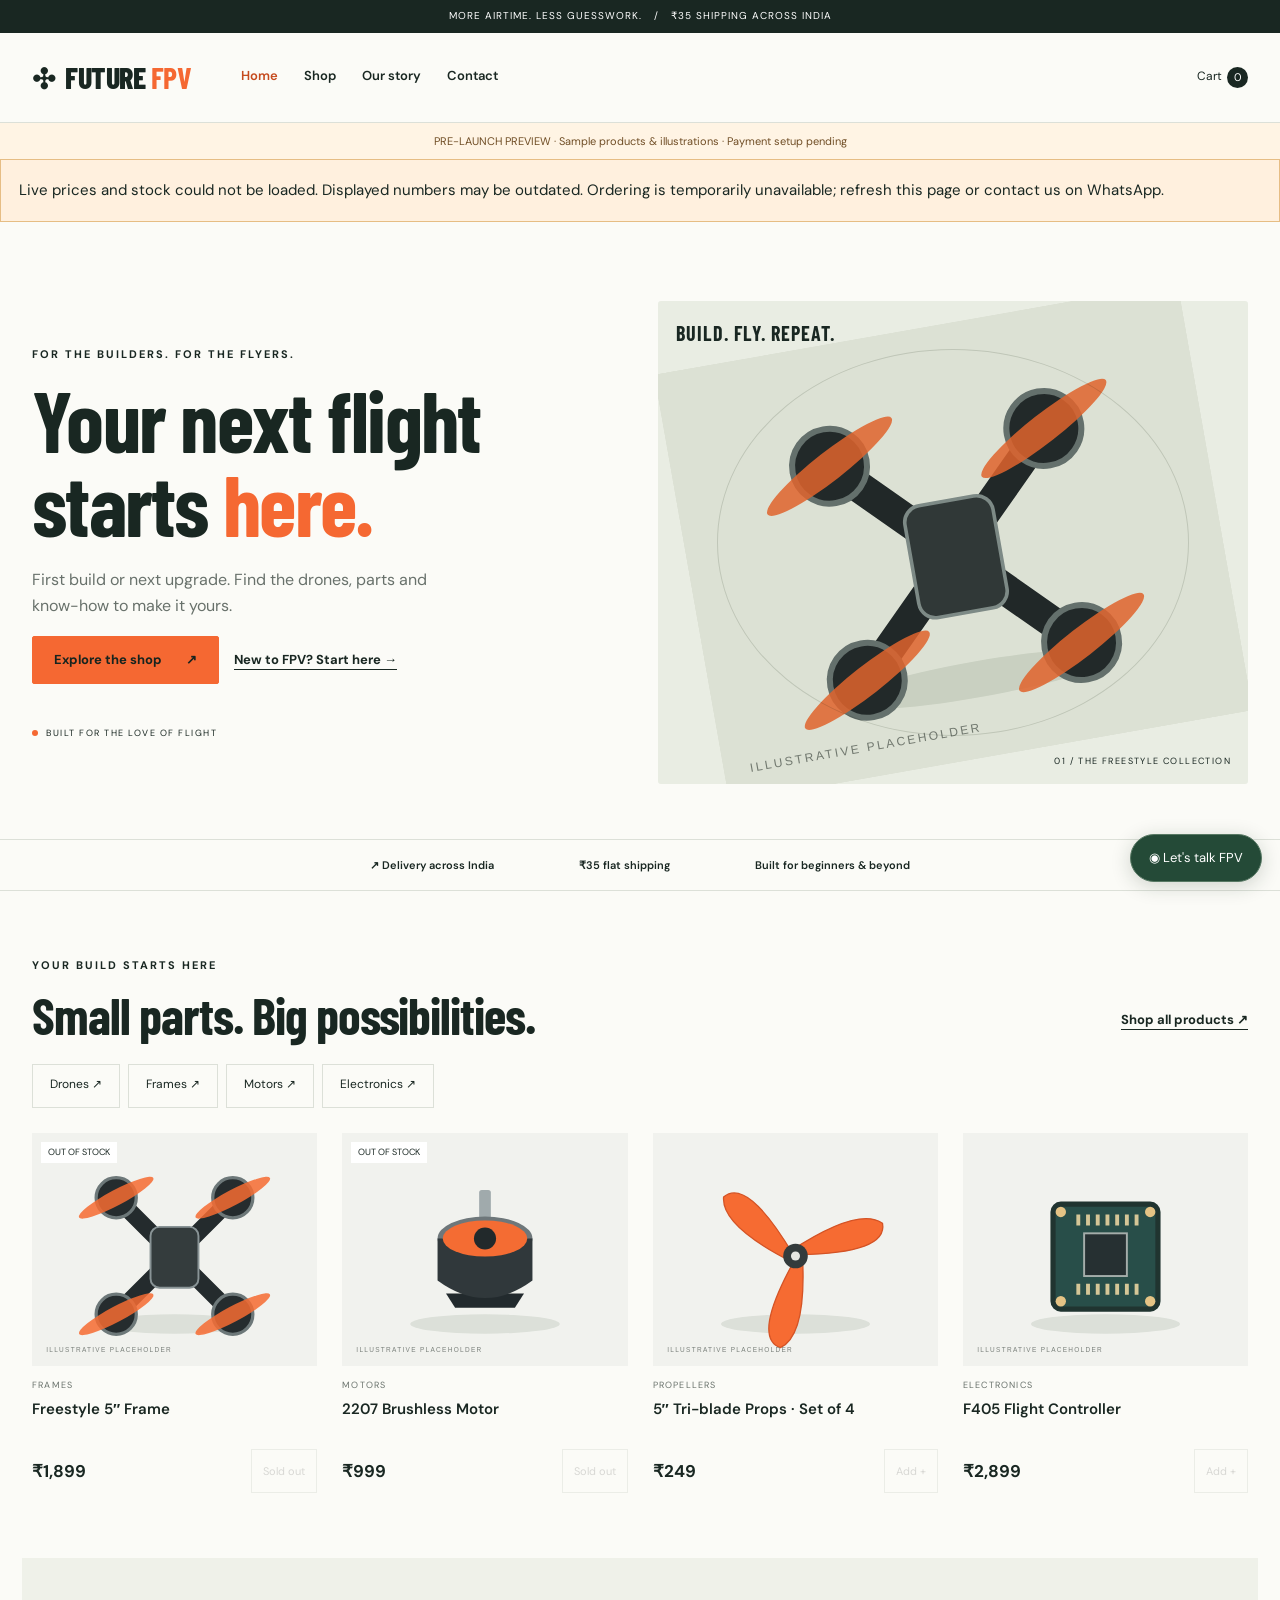
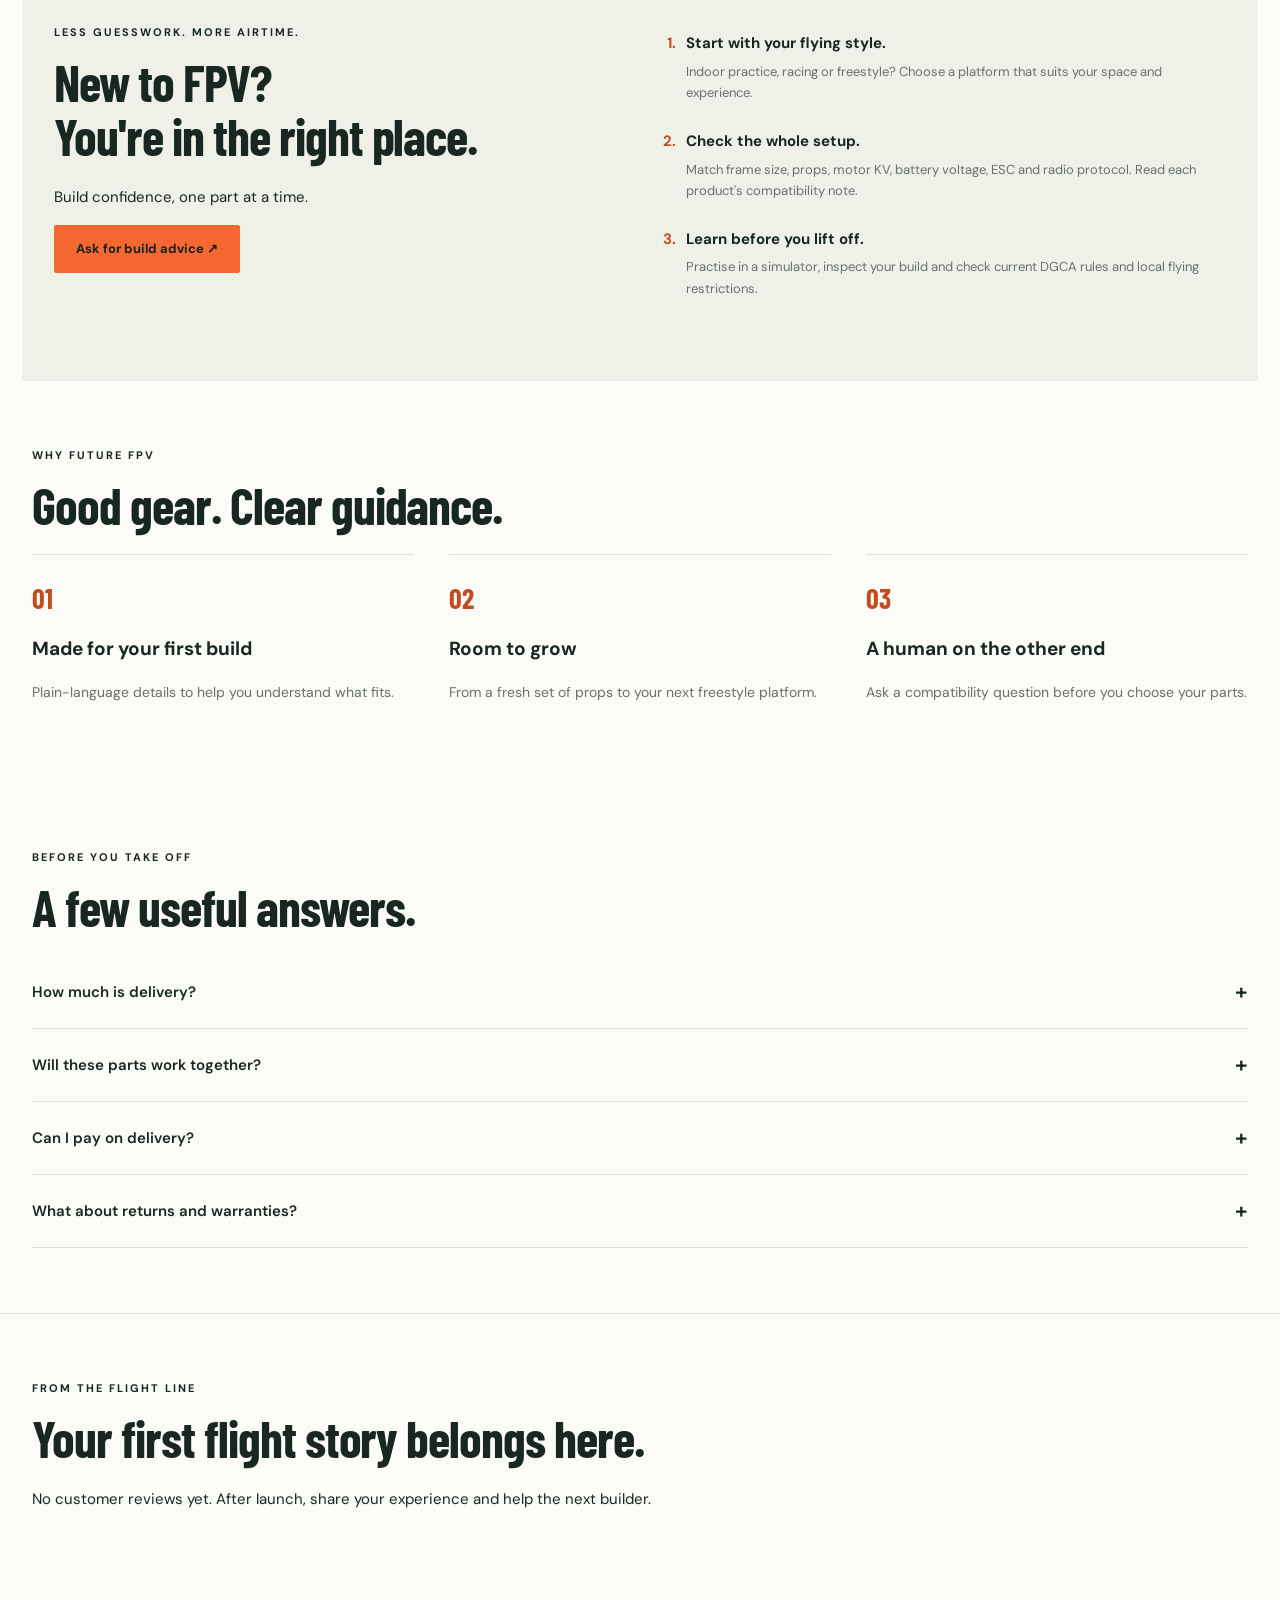
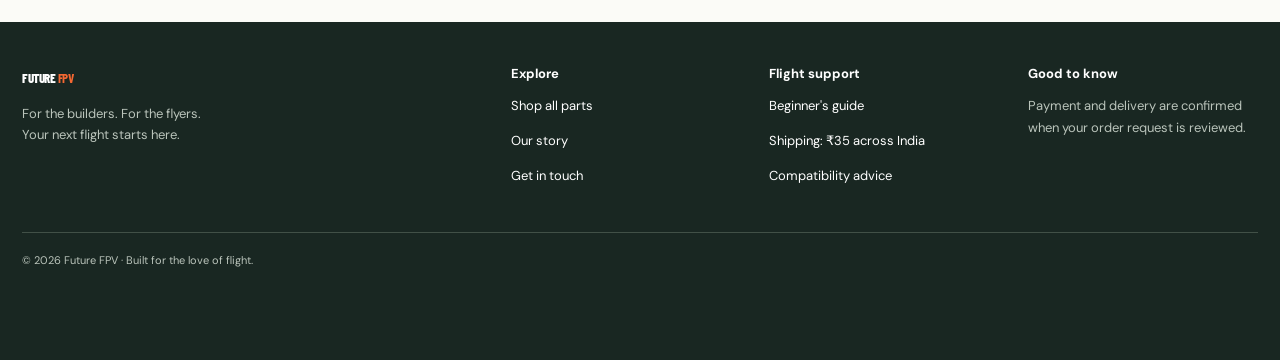
==== commit e272096d: "Improve storefront loading, cache catalogue navigation and self-host fonts" ====
--- a/index.html
+++ b/index.html
@@ -1,2 +1,2 @@
 <!doctype html>
-<html lang="en-IN"><head><meta charset="utf-8"><meta name="viewport" content="width=device-width, initial-scale=1"><title>FPV Drones & Parts in India | Future FPV</title><meta name="description" content="Discover FPV drones, frames, motors and parts for your next build. Beginner-friendly guidance and ₹35 delivery across India."><meta property="og:title" content="FPV Drones & Parts in India | Future FPV"><meta property="og:description" content="Discover FPV drones, frames, motors and parts for your next build. Beginner-friendly guidance and ₹35 delivery across India."><meta property="og:type" content="website"><meta property="og:image" content="images/social.svg"><meta property="og:site_name" content="Future FPV"><meta name="theme-color" content="#182420"><link rel="icon" href="images/product-1.svg" type="image/svg+xml"><link rel="preconnect" href="https://fonts.googleapis.com"><link rel="preconnect" href="https://fonts.gstatic.com" crossorigin><link href="https://fonts.googleapis.com/css2?family=Barlow+Condensed:wght@600;700;800&family=DM+Sans:wght@400;500;600;700&display=swap" rel="stylesheet"><link rel="stylesheet" href="css/style.css"><script src="js/products.js" defer></script><script src="js/catalogue.js" defer></script><script src="js/orders-api.js" defer></script><script src="js/main.js" defer></script></head><body data-page="index"><a class="skip-link" href="#main">Skip to content</a><div id="site-header"></div><main id="main"><section class="hero"><div class="hero-copy"><p class="eyebrow">FOR THE BUILDERS. FOR THE FLYERS.</p><h1>Your next flight<br>starts <em>here.</em></h1><p>First build or next upgrade. Find the drones, parts and know-how to make it yours.</p><div class="actions"><a class="button" href="shop.html">Explore the shop <span>↗</span></a><a class="text-link" href="#guide">New to FPV? Start here →</a></div><div class="hero-note"><span class="orange-dot"></span> BUILT FOR THE LOVE OF FLIGHT</div></div><div class="hero-art"><img src="images/product-1.svg" alt="Illustrative five-inch FPV quadcopter frame with orange propellers"><span class="art-label">BUILD. FLY. REPEAT.</span><span class="art-caption">01 / THE FREESTYLE COLLECTION</span></div></section><div class="benefit-strip"><span>↗ Delivery across India</span><span>₹35 flat shipping</span><span>Built for beginners & beyond</span></div><section class="section"><div class="section-heading"><div><p class="eyebrow">YOUR BUILD STARTS HERE</p><h2>Small parts. Big possibilities.</h2></div><a class="text-link" href="shop.html">Shop all products ↗</a></div><div class="category-links"><a href="shop.html?category=Drones">Drones ↗</a><a href="shop.html?category=Frames">Frames ↗</a><a href="shop.html?category=Motors">Motors ↗</a><a href="shop.html?category=Electronics">Electronics ↗</a></div><div id="featured-products" class="product-grid"></div></section><section class="guide section" id="guide"><div><p class="eyebrow">LESS GUESSWORK. MORE AIRTIME.</p><h2>New to FPV?<br>You're in the right place.</h2><p>Build confidence, one part at a time.</p><a class="button" href="contact.html">Ask for build advice ↗</a></div><ol><li><strong>Start with your flying style.</strong><p>Indoor practice, racing or freestyle? Choose a platform that suits your space and experience.</p></li><li><strong>Check the whole setup.</strong><p>Match frame size, props, motor KV, battery voltage, ESC and radio protocol. Read each product's compatibility note.</p></li><li><strong>Learn before you lift off.</strong><p>Practise in a simulator, inspect your build and check current DGCA rules and local flying restrictions.</p></li></ol></section><section class="section"><p class="eyebrow">WHY FUTURE FPV</p><h2>Good gear. Clear guidance.</h2><div class="three-grid"><article><span class="feature-icon">01</span><h3>Made for your first build</h3><p>Plain-language details to help you understand what fits.</p></article><article><span class="feature-icon">02</span><h3>Room to grow</h3><p>From a fresh set of props to your next freestyle platform.</p></article><article><span class="feature-icon">03</span><h3>A human on the other end</h3><p>Ask a compatibility question before you choose your parts.</p></article></div></section><section class="section faq"><p class="eyebrow">BEFORE YOU TAKE OFF</p><h2>A few useful answers.</h2><details><summary>How much is delivery?</summary><p>₹35 per order across India. Delivery times and serviceability will be confirmed before dispatch.</p></details><details><summary>Will these parts work together?</summary><p>Read the compatibility note on each product and ask us to check your complete parts list before ordering.</p></details><details><summary>Can I pay on delivery?</summary><p>Choose cash on delivery at checkout. Availability is confirmed when your order is reviewed.</p></details><details><summary>What about returns and warranties?</summary><p>Return eligibility and warranty terms are not yet configured. Ask us for written terms before placing a live order.</p></details></section><section class="section review-section"><p class="eyebrow">FROM THE FLIGHT LINE</p><h2>Your first flight story belongs here.</h2><p>No customer reviews yet. After launch, share your experience and help the next builder.</p></section></main><div id="site-footer"></div><button id="whatsapp-float" class="whatsapp-float" aria-label="Chat with Future FPV on WhatsApp">◉ <span>Let's talk FPV</span></button><div id="toast" class="toast" role="status" aria-live="polite"></div><noscript><p class="notice">Please enable JavaScript to use product listings, your cart and checkout.</p></noscript></body></html>+<html lang="en-IN"><head><meta charset="utf-8"><meta name="viewport" content="width=device-width, initial-scale=1"><title>FPV Drones & Parts in India | Future FPV</title><meta name="description" content="Discover FPV drones, frames, motors and parts for your next build. Beginner-friendly guidance and ₹35 delivery across India."><meta property="og:title" content="FPV Drones & Parts in India | Future FPV"><meta property="og:description" content="Discover FPV drones, frames, motors and parts for your next build. Beginner-friendly guidance and ₹35 delivery across India."><meta property="og:type" content="website"><meta property="og:image" content="images/social.svg"><meta property="og:site_name" content="Future FPV"><meta name="theme-color" content="#182420"><link rel="icon" href="images/product-1.svg" type="image/svg+xml"><link rel="preload" href="fonts/dm-sans-latin.woff2" as="font" type="font/woff2" crossorigin><link rel="preload" href="fonts/barlow-condensed-700-latin.woff2" as="font" type="font/woff2" crossorigin><link rel="stylesheet" href="css/style.css"><script src="js/products.js" defer></script><script src="js/catalogue.js" defer></script><script src="js/main.js" defer></script></head><body data-page="index"><a class="skip-link" href="#main">Skip to content</a><div id="site-header"></div><main id="main"><section class="hero"><div class="hero-copy"><p class="eyebrow">FOR THE BUILDERS. FOR THE FLYERS.</p><h1>Your next flight<br>starts <em>here.</em></h1><p>First build or next upgrade. Find the drones, parts and know-how to make it yours.</p><div class="actions"><a class="button" href="shop.html">Explore the shop <span>↗</span></a><a class="text-link" href="#guide">New to FPV? Start here →</a></div><div class="hero-note"><span class="orange-dot"></span> BUILT FOR THE LOVE OF FLIGHT</div></div><div class="hero-art"><img src="images/product-1.svg" alt="Illustrative five-inch FPV quadcopter frame with orange propellers" width="440" height="360" fetchpriority="high" decoding="async"><span class="art-label">BUILD. FLY. REPEAT.</span><span class="art-caption">01 / THE FREESTYLE COLLECTION</span></div></section><div class="benefit-strip"><span>↗ Delivery across India</span><span>₹35 flat shipping</span><span>Built for beginners & beyond</span></div><section class="section"><div class="section-heading"><div><p class="eyebrow">YOUR BUILD STARTS HERE</p><h2>Small parts. Big possibilities.</h2></div><a class="text-link" href="shop.html">Shop all products ↗</a></div><div class="category-links"><a href="shop.html?category=Drones">Drones ↗</a><a href="shop.html?category=Frames">Frames ↗</a><a href="shop.html?category=Motors">Motors ↗</a><a href="shop.html?category=Electronics">Electronics ↗</a></div><div id="featured-products" class="product-grid"></div></section><section class="guide section" id="guide"><div><p class="eyebrow">LESS GUESSWORK. MORE AIRTIME.</p><h2>New to FPV?<br>You're in the right place.</h2><p>Build confidence, one part at a time.</p><a class="button" href="contact.html">Ask for build advice ↗</a></div><ol><li><strong>Start with your flying style.</strong><p>Indoor practice, racing or freestyle? Choose a platform that suits your space and experience.</p></li><li><strong>Check the whole setup.</strong><p>Match frame size, props, motor KV, battery voltage, ESC and radio protocol. Read each product's compatibility note.</p></li><li><strong>Learn before you lift off.</strong><p>Practise in a simulator, inspect your build and check current DGCA rules and local flying restrictions.</p></li></ol></section><section class="section"><p class="eyebrow">WHY FUTURE FPV</p><h2>Good gear. Clear guidance.</h2><div class="three-grid"><article><span class="feature-icon">01</span><h3>Made for your first build</h3><p>Plain-language details to help you understand what fits.</p></article><article><span class="feature-icon">02</span><h3>Room to grow</h3><p>From a fresh set of props to your next freestyle platform.</p></article><article><span class="feature-icon">03</span><h3>A human on the other end</h3><p>Ask a compatibility question before you choose your parts.</p></article></div></section><section class="section faq"><p class="eyebrow">BEFORE YOU TAKE OFF</p><h2>A few useful answers.</h2><details><summary>How much is delivery?</summary><p>₹35 per order across India. Delivery times and serviceability will be confirmed before dispatch.</p></details><details><summary>Will these parts work together?</summary><p>Read the compatibility note on each product and ask us to check your complete parts list before ordering.</p></details><details><summary>Can I pay on delivery?</summary><p>Choose cash on delivery at checkout. Availability is confirmed when your order is reviewed.</p></details><details><summary>What about returns and warranties?</summary><p>Return eligibility and warranty terms are not yet configured. Ask us for written terms before placing a live order.</p></details></section><section class="section review-section"><p class="eyebrow">FROM THE FLIGHT LINE</p><h2>Your first flight story belongs here.</h2><p>No customer reviews yet. After launch, share your experience and help the next builder.</p></section></main><div id="site-footer"></div><button id="whatsapp-float" class="whatsapp-float" aria-label="Chat with Future FPV on WhatsApp">◉ <span>Let's talk FPV</span></button><div id="toast" class="toast" role="status" aria-live="polite"></div><noscript><p class="notice">Please enable JavaScript to use product listings, your cart and checkout.</p></noscript></body></html>
--- a/css/style.css
+++ b/css/style.css
@@ -1,3 +1,29 @@
+/* Locally hosted Google Fonts (OFL licences are in fonts/). */
+@font-face {
+  font-family: 'Barlow Condensed';
+  font-style: normal;
+  font-weight: 700;
+  font-display: swap;
+  src: url(../fonts/barlow-condensed-700-latin.woff2) format('woff2');
+  unicode-range: U+0000-00FF, U+0131, U+0152-0153, U+02BB-02BC, U+02C6, U+02DA, U+02DC, U+0304, U+0308, U+0329, U+2000-206F, U+20AC, U+2122, U+2191, U+2193, U+2212, U+2215, U+FEFF, U+FFFD;
+}
+@font-face {
+  font-family: 'Barlow Condensed';
+  font-style: normal;
+  font-weight: 800;
+  font-display: swap;
+  src: url(../fonts/barlow-condensed-800-latin.woff2) format('woff2');
+  unicode-range: U+0000-00FF, U+0131, U+0152-0153, U+02BB-02BC, U+02C6, U+02DA, U+02DC, U+0304, U+0308, U+0329, U+2000-206F, U+20AC, U+2122, U+2191, U+2193, U+2212, U+2215, U+FEFF, U+FFFD;
+}
+@font-face {
+  font-family: 'DM Sans';
+  font-style: normal;
+  font-weight: 400 700;
+  font-display: swap;
+  src: url(../fonts/dm-sans-latin.woff2) format('woff2');
+  unicode-range: U+0000-00FF, U+0131, U+0152-0153, U+02BB-02BC, U+02C6, U+02DA, U+02DC, U+0304, U+0308, U+0329, U+2000-206F, U+20AC, U+2122, U+2191, U+2193, U+2212, U+2215, U+FEFF, U+FFFD;
+}
+
 /* 1. Base: mobile first, with desktop enhancements at the end. */
 :root{--ink:#192722;--muted:#68716b;--orange:#f56832;--paper:#fbfbf7;--line:#dce0d8;--soft:#eff1e9;--heading:'Barlow Condensed',Impact,sans-serif;--body:'DM Sans',Arial,sans-serif}*{box-sizing:border-box}html{scroll-behavior:smooth}body{margin:0;background:var(--paper);color:var(--ink);font:15px/1.65 var(--body)}h1,h2,h3,p{margin-top:0}h1,h2,h3{line-height:1.05}h1,h2{font-family:var(--heading);letter-spacing:-.02em}h1{font-size:clamp(48px,7vw,88px);margin-bottom:22px}h2{font-size:clamp(35px,4vw,52px);margin-bottom:22px}h3{font-size:19px;line-height:1.3}a{color:inherit;text-decoration:none}a,button{touch-action:manipulation}button,input,select,textarea{font:inherit}button,a,input,select,textarea{ -webkit-tap-highlight-color:transparent}button{cursor:pointer}button:disabled{cursor:not-allowed;opacity:.5}button,input,select{min-height:44px}input,select,textarea{width:100%;border:1px solid #bac2b8;border-radius:3px;background:#fff;padding:11px;color:var(--ink)}textarea{resize:vertical;min-height:105px}label{display:block;font-size:13px;font-weight:600;margin-bottom:17px}label input,label select,label textarea{display:block;margin-top:7px}img{display:block;max-width:100%;height:auto}button,a{transition:background .2s,color .2s,transform .2s}a:hover{color:#b63c12}button:focus-visible,a:focus-visible,input:focus-visible,select:focus-visible,textarea:focus-visible,summary:focus-visible{outline:3px solid #de601e;outline-offset:4px}[hidden]{display:none!important}.muted{color:var(--muted);font-size:13px}.eyebrow{font-size:11px;letter-spacing:2px;font-weight:700;margin-bottom:14px}.intro{max-width:650px;font-size:17px;color:var(--muted)}.section{max-width:1280px;margin:auto;padding:45px 22px}.narrow{max-width:850px}.narrow h2{margin-top:40px}.button{min-height:48px;display:inline-flex;align-items:center;justify-content:center;gap:24px;background:var(--orange);border:1px solid var(--orange);border-radius:2px;padding:12px 21px;color:#17241f;font-weight:700;font-size:13px}.button:hover{background:#dd5421;border-color:#dd5421;color:white;transform:translateY(-1px)}.button.secondary{background:transparent;border-color:var(--line)}.text-link{display:inline-flex;align-items:center;min-height:44px;font-size:13px;font-weight:700;text-decoration:underline;text-underline-offset:5px}.actions{display:flex;flex-wrap:wrap;align-items:center;gap:15px}.skip-link{position:fixed;left:15px;top:-100px;z-index:100;background:white;padding:12px}.skip-link:focus{top:10px}.notice{padding:18px;background:#fff0de;border:1px solid #e6bd84;margin-bottom:24px}.notice p{margin:6px 0}.demo-notice{background:#fff4e4;padding:9px 18px;text-align:center;font-size:11px;color:#704e26}.demo-notice a{text-decoration:underline}
 /* 2. Shared navigation and footer. */
@@ -11,7 +37,7 @@
 @media(min-width:1000px){.site-nav{padding:20px 32px;gap:50px}.menu-toggle{display:none}.nav-links{display:flex!important;width:auto;order:0;gap:26px;border:0;padding:0}.nav-links a{padding:10px 0}.nav-actions{margin-left:auto}.hero{padding-top:55px;padding-bottom:55px;min-height:570px}.hero-art{min-height:450px}.hero-art img{min-height:450px}.product-grid{grid-template-columns:repeat(4,minmax(0,1fr))}.product-card h3{font-size:15px}.product-bottom .price{font-size:17px}.benefit-strip{gap:85px}.footer-grid{grid-template-columns:2fr 1fr 1fr 1fr}.product-info{padding-top:15px}.product-info h1{font-size:60px}}
 @media(prefers-reduced-motion:reduce){html{scroll-behavior:auto}*,*:before,*:after{transition:none!important;animation:none!important}}
 /* 6. Admin access and the manual, device-local order register. */
-.site-footer .admin-link{color:white;min-height:44px;border-color:#768a79;margin-bottom:12px}.orders-section{margin-top:42px;border-top:1px solid var(--line);padding-top:35px}.order-stats{display:grid;grid-template-columns:repeat(3,minmax(0,1fr));gap:8px;margin:22px 0}.order-stats .panel{padding:14px 8px}.order-stats strong{display:block;font-size:28px;line-height:1.2}.order-stats span{font-size:11px}.orders-section details>summary{cursor:pointer;min-height:44px;font-weight:700}.orders-section form{margin-top:20px}.order-form-grid{display:grid;gap:0 18px}.order-list{display:grid;gap:18px;margin-top:22px}.order-card{overflow-wrap:anywhere}.order-card .section-heading{margin-bottom:10px}.order-text{white-space:pre-wrap}.order-backups{margin-top:20px}.restore-label{margin:0;position:relative;overflow:hidden}.restore-label input{position:absolute;inset:0;opacity:0;width:100%;height:100%;cursor:pointer;margin:0}.restore-label:focus-within{outline:3px solid #de601e;outline-offset:4px}.order-tools{grid-template-columns:1fr}.orders-section .notice{font-size:13px}@media(min-width:650px){.order-form-grid{grid-template-columns:1fr 1fr}.order-form-grid .full-width{grid-column:1/-1}.order-tools{grid-template-columns:2fr 1fr}.order-stats .panel{padding:20px}.order-stats span{font-size:13px}}
+.orders-section{margin-top:42px;border-top:1px solid var(--line);padding-top:35px}.order-stats{display:grid;grid-template-columns:repeat(3,minmax(0,1fr));gap:8px;margin:22px 0}.order-stats .panel{padding:14px 8px}.order-stats strong{display:block;font-size:28px;line-height:1.2}.order-stats span{font-size:11px}.orders-section details>summary{cursor:pointer;min-height:44px;font-weight:700}.orders-section form{margin-top:20px}.order-form-grid{display:grid;gap:0 18px}.order-list{display:grid;gap:18px;margin-top:22px}.order-card{overflow-wrap:anywhere}.order-card .section-heading{margin-bottom:10px}.order-text{white-space:pre-wrap}.order-backups{margin-top:20px}.restore-label{margin:0;position:relative;overflow:hidden}.restore-label input{position:absolute;inset:0;opacity:0;width:100%;height:100%;cursor:pointer;margin:0}.restore-label:focus-within{outline:3px solid #de601e;outline-offset:4px}.order-tools{grid-template-columns:1fr}.orders-section .notice{font-size:13px}@media(min-width:650px){.order-form-grid{grid-template-columns:1fr 1fr}.order-form-grid .full-width{grid-column:1/-1}.order-tools{grid-template-columns:2fr 1fr}.order-stats .panel{padding:20px}.order-stats span{font-size:13px}}
 
 /* Customer order references remain readable on narrow screens. */
 .order-reference-value{font-weight:700;overflow-wrap:anywhere;letter-spacing:.5px}
